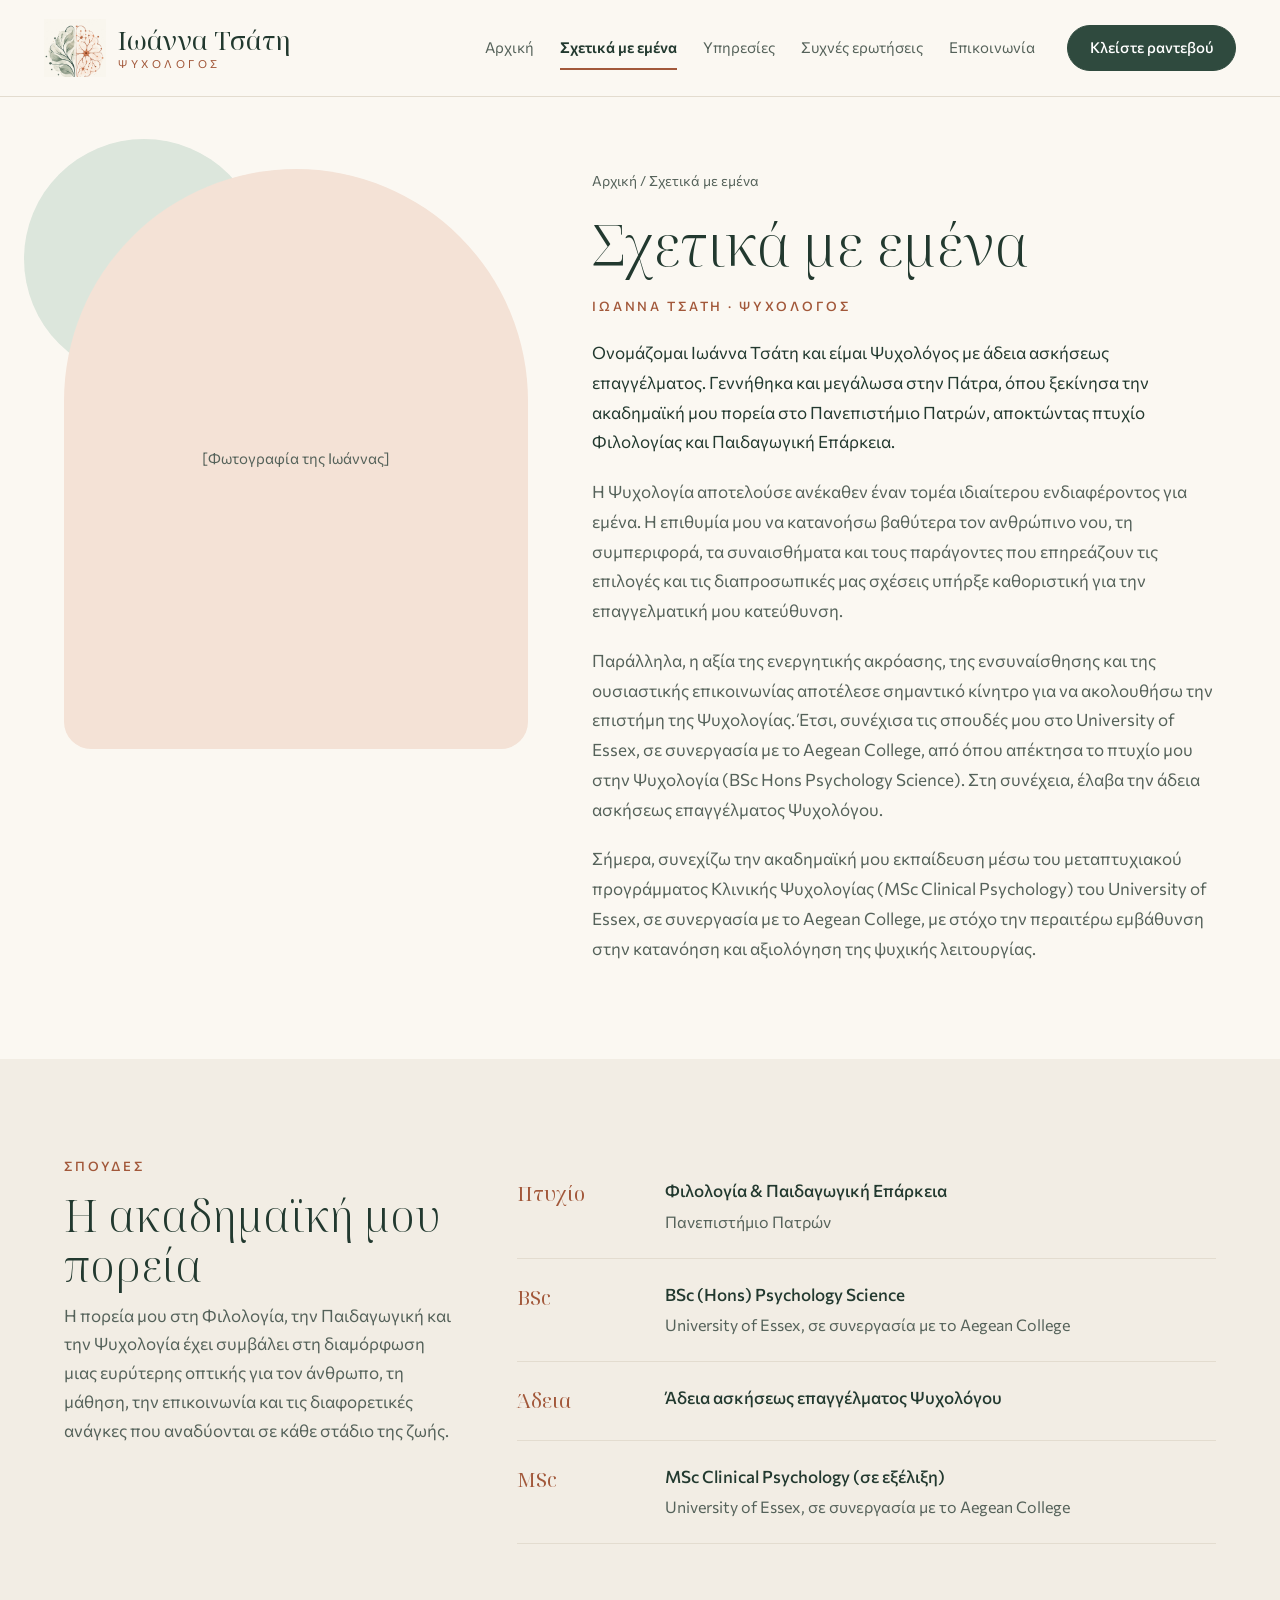
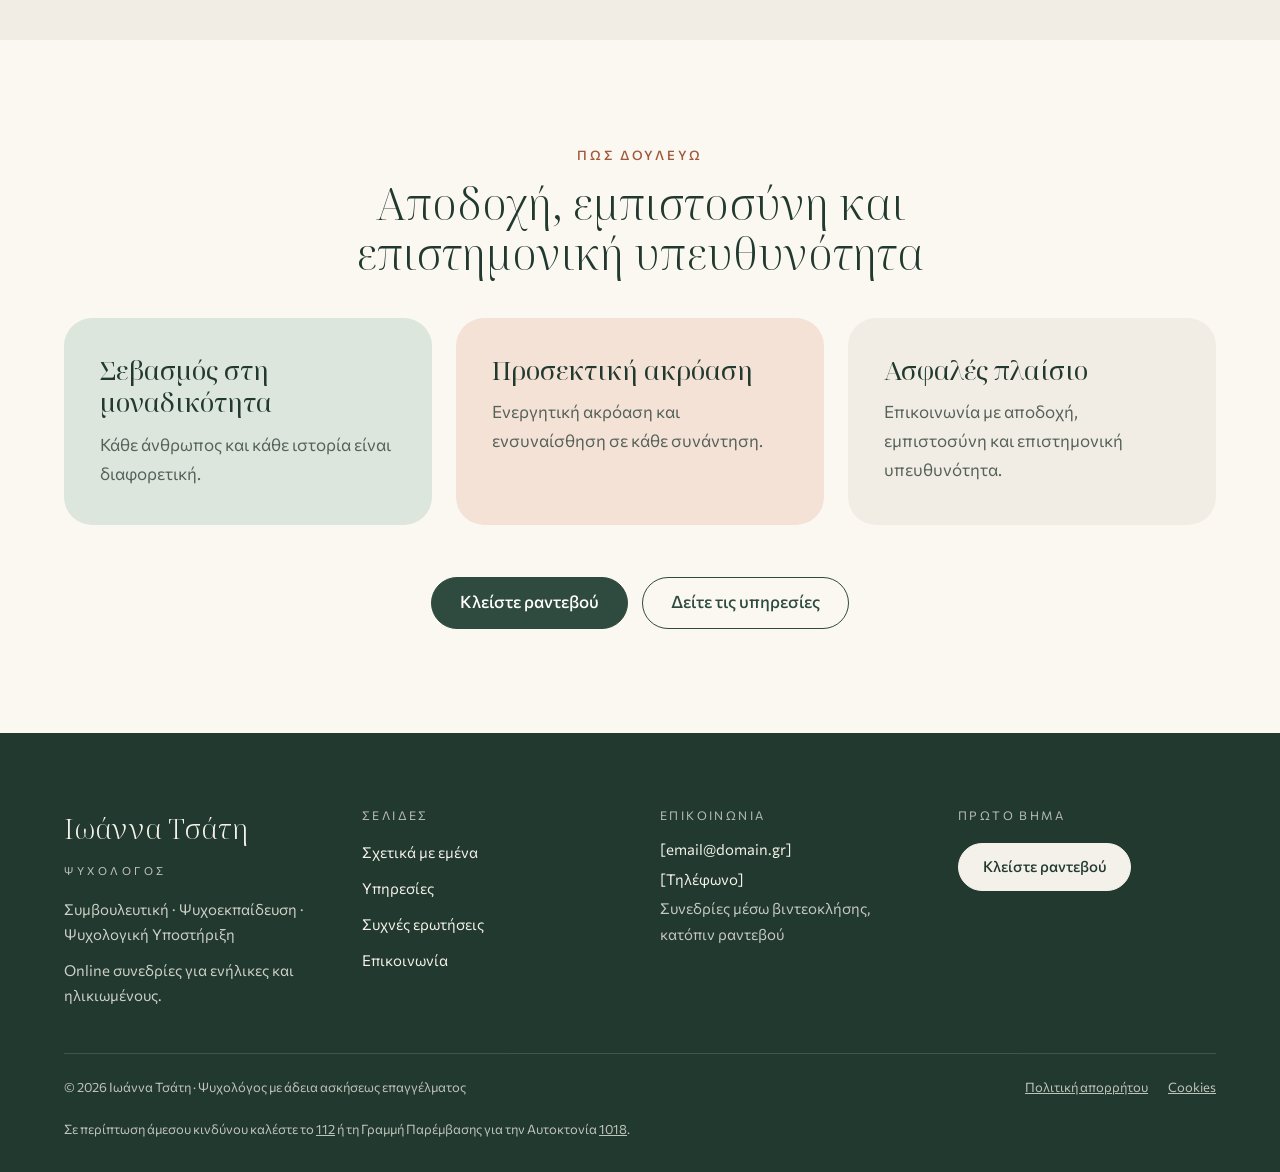
==== about.html @ 94adbf59 "Initial site: 5 pages from the Φασκόμηλο & Πηλός design Plain HTML/CSS/JS for GitHub Pages. Self-hos" ====
<!doctype html>
<html lang="el">
<head>
<meta charset="utf-8">
<meta name="viewport" content="width=device-width, initial-scale=1">
<title>Σχετικά με εμένα — Ιωάννα Τσάτη, Ψυχολόγος</title>
<meta name="description" content="Η Ιωάννα Τσάτη είναι Ψυχολόγος με άδεια ασκήσεως επαγγέλματος. Σπουδές στο Πανεπιστήμιο Πατρών και στο University of Essex (Aegean College).">
<meta name="theme-color" content="#FBF8F2">
<link rel="icon" href="assets/img/logo.jpg">
<link rel="preload" href="assets/fonts/noto-serif-display-greek-wght-normal.woff2" as="font" type="font/woff2" crossorigin>
<link rel="preload" href="assets/fonts/commissioner-greek-wght-normal.woff2" as="font" type="font/woff2" crossorigin>
<link rel="stylesheet" href="assets/css/style.css">
<script src="assets/js/main.js" defer></script>
</head>
<body class="page-about">
<a class="skip-link" href="#main">Μετάβαση στο περιεχόμενο</a>

<header class="site-header">
<div class="bar">
<a class="brand" href="index.html">
<img src="assets/img/logo.jpg" alt="" width="62" height="58">
<span class="brand-text"><span class="brand-name">Ιωάννα Τσάτη</span><span class="brand-role">ΨΥΧΟΛΟΓΟΣ</span></span>
</a>
<button class="menu-toggle" type="button" aria-expanded="false" aria-controls="main-nav" aria-label="Άνοιγμα μενού">
<svg class="icon-open" aria-hidden="true" width="26" height="26" viewBox="0 0 24 24" fill="none" stroke="currentColor" stroke-width="1.6"><path d="M4 7h16M4 12h16M4 17h10"/></svg>
<svg class="icon-close" aria-hidden="true" width="26" height="26" viewBox="0 0 24 24" fill="none" stroke="currentColor" stroke-width="1.6"><path d="M6 6l12 12M18 6L6 18"/></svg>
</button>
<nav class="main-nav" id="main-nav" aria-label="Κύριο μενού">
<a href="index.html">Αρχική</a>
<a href="about.html" aria-current="page">Σχετικά με εμένα</a>
<a href="services.html">Υπηρεσίες</a>
<a href="faq.html">Συχνές ερωτήσεις</a>
<a href="contact.html">Επικοινωνία</a>
<a class="btn btn-primary" href="contact.html">Κλείστε ραντεβού</a>
<div class="nav-contact"><span>[email@domain.gr]</span><span>[Τηλέφωνο]</span></div>
</nav>
</div>
</header>

<main id="main">
<section class="wrap section split" style="padding-top: 72px; padding-bottom: 96px; align-items: flex-start">
<div class="about-photo">
<div class="blob" aria-hidden="true"></div>
<div class="photo-ph">[Φωτογραφία της Ιωάννας]</div>
</div>
<div class="stack" style="flex: 1 1 540px; gap: 20px; line-height: 1.75">
<div class="crumbs"><a href="index.html">Αρχική</a> / Σχετικά με εμένα</div>
<h1 class="display" style="font-size: clamp(2.6rem, 4.4vw, 3.8rem)">Σχετικά με εμένα</h1>
<div class="eyebrow">Ιωάννα Τσάτη · Ψυχολόγος</div>
<p>Ονομάζομαι Ιωάννα Τσάτη και είμαι Ψυχολόγος με άδεια ασκήσεως επαγγέλματος. Γεννήθηκα και μεγάλωσα στην Πάτρα, όπου ξεκίνησα την ακαδημαϊκή μου πορεία στο Πανεπιστήμιο Πατρών, αποκτώντας πτυχίο Φιλολογίας και Παιδαγωγική Επάρκεια.</p>
<p class="muted">Η Ψυχολογία αποτελούσε ανέκαθεν έναν τομέα ιδιαίτερου ενδιαφέροντος για εμένα. Η επιθυμία μου να κατανοήσω βαθύτερα τον ανθρώπινο νου, τη συμπεριφορά, τα συναισθήματα και τους παράγοντες που επηρεάζουν τις επιλογές και τις διαπροσωπικές μας σχέσεις υπήρξε καθοριστική για την επαγγελματική μου κατεύθυνση.</p>
<p class="muted">Παράλληλα, η αξία της ενεργητικής ακρόασης, της ενσυναίσθησης και της ουσιαστικής επικοινωνίας αποτέλεσε σημαντικό κίνητρο για να ακολουθήσω την επιστήμη της Ψυχολογίας. Έτσι, συνέχισα τις σπουδές μου στο University of Essex, σε συνεργασία με το Aegean College, από όπου απέκτησα το πτυχίο μου στην Ψυχολογία (BSc Hons Psychology Science). Στη συνέχεια, έλαβα την άδεια ασκήσεως επαγγέλματος Ψυχολόγου.</p>
<p class="muted">Σήμερα, συνεχίζω την ακαδημαϊκή μου εκπαίδευση μέσω του μεταπτυχιακού προγράμματος Κλινικής Ψυχολογίας (MSc Clinical Psychology) του University of Essex, σε συνεργασία με το Aegean College, με στόχο την περαιτέρω εμβάθυνση στην κατανόηση και αξιολόγηση της ψυχικής λειτουργίας.</p>
</div>
</section>

<section class="bg-sand">
<div class="wrap section split" style="padding-top: 96px; padding-bottom: 96px; align-items: flex-start">
<div class="stack" style="flex: 1 1 320px; gap: 12px">
<div class="eyebrow">Σπουδές</div>
<h2 class="display h2">Η ακαδημαϊκή μου πορεία</h2>
<p class="muted">Η πορεία μου στη Φιλολογία, την Παιδαγωγική και την Ψυχολογία έχει συμβάλει στη διαμόρφωση μιας ευρύτερης οπτικής για τον άνθρωπο, τη μάθηση, την επικοινωνία και τις διαφορετικές ανάγκες που αναδύονται σε κάθε στάδιο της ζωής.</p>
</div>
<ol class="timeline" style="flex: 2 1 560px">
<li><span class="tag">Πτυχίο</span><span class="what"><strong>Φιλολογία &amp; Παιδαγωγική Επάρκεια</strong><span class="place">Πανεπιστήμιο Πατρών</span></span></li>
<li><span class="tag">BSc</span><span class="what"><strong>BSc (Hons) Psychology Science</strong><span class="place">University of Essex, σε συνεργασία με το Aegean College</span></span></li>
<li><span class="tag">Άδεια</span><span class="what"><strong>Άδεια ασκήσεως επαγγέλματος Ψυχολόγου</strong></span></li>
<li><span class="tag">MSc</span><span class="what"><strong>MSc Clinical Psychology (σε εξέλιξη)</strong><span class="place">University of Essex, σε συνεργασία με το Aegean College</span></span></li>
</ol>
</div>
</section>

<section class="wrap section stack" style="gap: 40px">
<div class="stack center" style="gap: 12px; align-items: center">
<div class="eyebrow">Πώς δουλεύω</div>
<h2 class="display h2" style="max-width: 760px">Αποδοχή, εμπιστοσύνη και επιστημονική υπευθυνότητα</h2>
</div>
<div class="values">
<div class="value tint-sage"><h3>Σεβασμός στη μοναδικότητα</h3><p>Κάθε άνθρωπος και κάθε ιστορία είναι διαφορετική.</p></div>
<div class="value tint-peach"><h3>Προσεκτική ακρόαση</h3><p>Ενεργητική ακρόαση και ενσυναίσθηση σε κάθε συνάντηση.</p></div>
<div class="value bg-sand"><h3>Ασφαλές πλαίσιο</h3><p>Επικοινωνία με αποδοχή, εμπιστοσύνη και επιστημονική υπευθυνότητα.</p></div>
</div>
<div class="btn-row" style="justify-content: center; margin-top: 12px">
<a class="btn btn-primary" href="contact.html">Κλείστε ραντεβού</a>
<a class="btn btn-outline" href="services.html">Δείτε τις υπηρεσίες</a>
</div>
</section>
</main>

<footer class="site-footer">
<div class="wrap">
<div class="footer-grid">
<div class="footer-col" style="gap: 10px">
<div class="footer-name">Ιωάννα Τσάτη</div>
<div class="footer-role">ΨΥΧΟΛΟΓΟΣ</div>
<p style="margin-top: 6px">Συμβουλευτική · Ψυχοεκπαίδευση · Ψυχολογική Υποστήριξη</p>
<p>Online συνεδρίες για ενήλικες και ηλικιωμένους.</p>
</div>
<nav class="footer-col" aria-label="Σελίδες">
<div class="footer-label">ΣΕΛΙΔΕΣ</div>
<a href="about.html">Σχετικά με εμένα</a>
<a href="services.html">Υπηρεσίες</a>
<a href="faq.html">Συχνές ερωτήσεις</a>
<a href="contact.html">Επικοινωνία</a>
</nav>
<div class="footer-col">
<div class="footer-label">ΕΠΙΚΟΙΝΩΝΙΑ</div>
<span>[email@domain.gr]</span>
<span>[Τηλέφωνο]</span>
<span style="opacity: .78">Συνεδρίες μέσω βιντεοκλήσης, κατόπιν ραντεβού</span>
</div>
<div class="footer-col">
<div class="footer-label">ΠΡΩΤΟ ΒΗΜΑ</div>
<a class="btn" href="contact.html">Κλείστε ραντεβού</a>
</div>
</div>
<div class="footer-bottom">
<span>© 2026 Ιωάννα Τσάτη · Ψυχολόγος με άδεια ασκήσεως επαγγέλματος</span>
<nav aria-label="Νομικά"><a href="privacy.html">Πολιτική απορρήτου</a><a href="privacy.html#cookies">Cookies</a></nav>
</div>
<p class="footer-help">Σε περίπτωση άμεσου κινδύνου καλέστε το <a href="tel:112">112</a> ή τη Γραμμή Παρέμβασης για την Αυτοκτονία <a href="tel:1018">1018</a>.</p>
</div>
</footer>

<div class="mobile-cta"><a class="btn btn-primary" href="contact.html">Κλείστε ραντεβού</a></div>
</body>
</html>
---- assets/css/style.css ----
/* Ιωάννα Τσάτη — site styles. Palette "Φασκόμηλο & Πηλός" (sage & clay). */

@font-face {
  font-family: "Commissioner";
  src: url("../fonts/commissioner-greek-wght-normal.woff2") format("woff2");
  font-weight: 100 900;
  font-display: swap;
  unicode-range: U+0370-0377, U+037A-037F, U+0384-038A, U+038C, U+038E-03A1, U+03A3-03FF;
}
@font-face {
  font-family: "Commissioner";
  src: url("../fonts/commissioner-latin-wght-normal.woff2") format("woff2");
  font-weight: 100 900;
  font-display: swap;
  unicode-range: U+0000-00FF, U+0131, U+0152-0153, U+02BB-02BC, U+02C6, U+02DA, U+02DC, U+0304, U+0308, U+0329, U+2000-206F, U+20AC, U+2122, U+2191, U+2193, U+2212, U+2215, U+FEFF, U+FFFD;
}
@font-face {
  font-family: "Noto Serif Display";
  src: url("../fonts/noto-serif-display-greek-wght-normal.woff2") format("woff2");
  font-weight: 100 900;
  font-display: swap;
  unicode-range: U+0370-0377, U+037A-037F, U+0384-038A, U+038C, U+038E-03A1, U+03A3-03FF;
}
@font-face {
  font-family: "Noto Serif Display";
  src: url("../fonts/noto-serif-display-latin-wght-normal.woff2") format("woff2");
  font-weight: 100 900;
  font-display: swap;
  unicode-range: U+0000-00FF, U+0131, U+0152-0153, U+02BB-02BC, U+02C6, U+02DA, U+02DC, U+0304, U+0308, U+0329, U+2000-206F, U+20AC, U+2122, U+2191, U+2193, U+2212, U+2215, U+FEFF, U+FFFD;
}

:root {
  --bg: #FBF8F2;
  --sand: #F2EDE4;
  --line: #E3DCCF;
  --sage: #DCE6DC;
  --sage-2: #E6EDE4;
  --peach: #F4E2D6;
  --ink: #22392F;
  --green: #2F4A3E;
  --muted: #55625A;
  --clay: #A2583A;
  --dot: #C77A55;
  --cream: #F4F1EA;
  --serif: "Noto Serif Display", Georgia, serif;
  --sans: "Commissioner", system-ui, sans-serif;
}

*, *::before, *::after { box-sizing: border-box; }
html { -webkit-text-size-adjust: 100%; scroll-behavior: smooth; }
@media (prefers-reduced-motion: reduce) { html { scroll-behavior: auto; } }
body {
  margin: 0;
  background: var(--bg);
  color: var(--ink);
  font-family: var(--sans);
  font-size: 17px;
  line-height: 1.7;
}
img { max-width: 100%; height: auto; display: block; }
a { color: inherit; }
a:hover { opacity: .85; }
:focus-visible { outline: 2px solid var(--clay); outline-offset: 3px; }
h1, h2, h3 { margin: 0; }
p { margin: 0; }

.skip-link { position: absolute; left: -9999px; top: 8px; z-index: 100; background: var(--green); color: #fff; padding: 10px 18px; border-radius: 999px; }
.skip-link:focus { left: 16px; }

.wrap { max-width: 1200px; margin: 0 auto; padding-left: 24px; padding-right: 24px; }
.wrap-900 { max-width: 900px; }
.wrap-860 { max-width: 860px; }
.wrap-1000 { max-width: 1000px; }
.bg-sand { background: var(--sand); }
.center { text-align: center; }

.eyebrow { font-size: 13px; letter-spacing: .22em; color: var(--clay); font-weight: 500; text-transform: uppercase; }
.display { font-family: var(--serif); font-weight: 300; line-height: 1.1; }
.h1 { font-size: clamp(2.5rem, 4.6vw, 3.9rem); }
.h2 { font-size: clamp(2rem, 3.4vw, 3rem); line-height: 1.15; }
.muted { color: var(--muted); }
.crumbs { font-size: 14px; color: var(--muted); }
.crumbs a { text-decoration: none; }

.dots { display: flex; flex-wrap: wrap; align-items: center; gap: 6px 14px; font-size: 19px; color: var(--green); }
.dots .dot { width: 7px; height: 7px; border-radius: 50%; background: var(--dot); }
.center .dots, .dots.center { justify-content: center; }

/* Buttons */
.btn {
  display: inline-flex; align-items: center; justify-content: center;
  min-height: 52px; padding: 0 28px; border-radius: 999px;
  font: inherit; font-weight: 500; text-decoration: none; cursor: pointer;
  border: 1px solid var(--green);
}
.btn-primary { background: var(--green); color: #fff; }
.btn-outline { background: transparent; color: var(--green); }
.btn-row { display: flex; flex-wrap: wrap; gap: 14px; }
.link-line {
  display: inline-flex; align-items: center; gap: 10px; min-height: 44px;
  color: var(--green); font-weight: 500; text-decoration: none;
  border-bottom: 1px solid var(--green); align-self: flex-start;
}

/* Header */
.site-header { background: var(--bg); border-bottom: 1px solid var(--line); position: relative; z-index: 20; }
.site-header .bar {
  max-width: 1240px; margin: 0 auto; padding: 14px 24px; min-height: 96px;
  display: flex; align-items: center; justify-content: space-between; gap: 12px 28px;
}
.brand { display: flex; align-items: center; gap: 12px; text-decoration: none; }
.brand img { width: 62px; height: 58px; object-fit: contain; mix-blend-mode: multiply; }
.brand-text { display: flex; flex-direction: column; line-height: 1.1; }
.brand-name { font-family: var(--serif); font-size: 26px; font-weight: 400; }
.brand-role { font-size: 11px; letter-spacing: .32em; color: var(--clay); margin-top: 4px; }
.main-nav { display: flex; flex-wrap: wrap; align-items: center; gap: 4px 26px; font-size: 15px; }
.main-nav a { display: inline-flex; align-items: center; min-height: 44px; text-decoration: none; color: var(--muted); }
.main-nav a[aria-current="page"] { color: var(--ink); font-weight: 600; box-shadow: inset 0 -2px 0 var(--clay); }
.main-nav .btn { min-height: 46px; padding: 0 22px; margin-left: 6px; color: #fff; }
.main-nav .nav-contact { display: none; }
.menu-toggle {
  display: none; width: 48px; height: 48px; border: 0; background: none; color: var(--ink);
  align-items: center; justify-content: center; cursor: pointer; padding: 0;
}
.menu-toggle .icon-close { display: none; }
.menu-open .menu-toggle .icon-open { display: none; }
.menu-open .menu-toggle .icon-close { display: block; }

/* Sticky bottom CTA (phones) */
.mobile-cta { display: none; }

@media (max-width: 960px) {
  .site-header { position: sticky; top: 0; }
  .site-header .bar { min-height: 68px; padding: 10px 10px 10px 14px; }
  .brand img { width: 42px; height: 40px; }
  .brand-name { font-size: 19px; }
  .brand-role { font-size: 9px; letter-spacing: .3em; margin-top: 3px; }
  .menu-toggle { display: flex; }
  .main-nav {
    display: none; position: fixed; top: 68px; left: 0; right: 0; bottom: 0;
    background: var(--bg); padding: 24px 24px 32px; flex-direction: column; flex-wrap: nowrap;
    align-items: stretch; gap: 0; overflow-y: auto;
  }
  .menu-open .main-nav { display: flex; }
  .main-nav a:not(.btn) {
    min-height: 60px; justify-content: space-between; border-bottom: 1px solid var(--line);
    font-family: var(--serif); font-size: 26px; font-weight: 300; color: var(--ink);
  }
  .main-nav a:not(.btn)::after { content: "→"; font-family: var(--sans); font-size: 18px; color: var(--clay); }
  .main-nav a[aria-current="page"] { box-shadow: none; font-weight: 400; }
  .main-nav .btn { margin: 24px 0 0; }
  .main-nav .nav-contact { display: flex; flex-direction: column; gap: 6px; margin-top: auto; padding-top: 24px; font-size: 15px; color: var(--muted); }
  .menu-open { overflow: hidden; }

  .mobile-cta {
    display: block; position: fixed; left: 0; right: 0; bottom: 0; z-index: 15;
    padding: 14px 16px calc(14px + env(safe-area-inset-bottom)); background: var(--bg); border-top: 1px solid var(--line);
  }
  .mobile-cta .btn { width: 100%; }
  body { padding-bottom: 84px; }
  body.page-contact { padding-bottom: 0; }
  body.page-contact .mobile-cta { display: none; }
}

/* Hero */
.hero { overflow: hidden; }
.hero .wrap { padding-top: 64px; padding-bottom: 80px; display: flex; flex-wrap: wrap; align-items: center; gap: 48px; }
.hero-text { flex: 1 1 480px; min-width: 0; display: flex; flex-direction: column; gap: 22px; }
.hero-text .lead { max-width: 520px; color: var(--muted); }
.hero-art { flex: 1 1 400px; min-width: 0; display: flex; justify-content: center; position: relative; }
.hero-art .blob-a { position: absolute; width: 360px; height: 360px; border-radius: 50%; background: var(--sage); top: 0; left: 6%; opacity: .7; }
.hero-art .blob-b { position: absolute; width: 300px; height: 300px; border-radius: 50%; background: var(--peach); bottom: -10px; right: 6%; opacity: .85; }
.hero-art img { position: relative; width: 100%; max-width: 440px; mix-blend-mode: multiply; }
@media (max-width: 600px) {
  .hero .wrap { padding-top: 32px; padding-bottom: 48px; gap: 24px; }
  .hero-art { order: -1; }
  .hero-art img { max-width: 220px; }
  .hero-art .blob-a { width: 220px; height: 220px; left: auto; right: -40px; }
  .hero-art .blob-b { width: 160px; height: 160px; right: auto; left: 10%; }
  .hero-text .h1 { font-size: 31px; line-height: 1.15; }
  .hero-text .dots { font-size: 16px; }
}

/* Facts strip */
.facts { background: var(--sand); border-top: 1px solid var(--line); border-bottom: 1px solid var(--line); }
.facts .wrap { padding-top: 28px; padding-bottom: 28px; display: grid; grid-template-columns: repeat(auto-fit, minmax(220px, 1fr)); gap: 20px; }
.fact { display: flex; align-items: center; gap: 14px; }
.fact svg { flex-shrink: 0; }

/* Generic sections */
.section { padding-top: 104px; padding-bottom: 104px; }
@media (max-width: 600px) { .section { padding-top: 64px; padding-bottom: 64px; } }
.stack { display: flex; flex-direction: column; gap: 18px; }
.split { display: flex; flex-wrap: wrap; gap: 64px; align-items: center; }
.split > * { min-width: 0; }
.photo-ph {
  aspect-ratio: 4 / 5; border-radius: 220px 220px 24px 24px; background: var(--peach);
  display: flex; align-items: center; justify-content: center; color: var(--muted);
  font-size: 15px; text-align: center; padding: 24px;
}
.section-head { display: flex; flex-wrap: wrap; justify-content: space-between; align-items: flex-end; gap: 16px; }
.section-head .link-line { align-self: auto; }

/* Service cards */
.cards { display: grid; grid-template-columns: repeat(auto-fit, minmax(280px, 1fr)); gap: 24px; }
.card {
  text-decoration: none; color: inherit; background: var(--bg); border-radius: 24px;
  padding: 34px 30px; display: flex; flex-direction: column; gap: 14px; min-height: 280px;
}
.card .num {
  width: 56px; height: 56px; border-radius: 50%; display: flex; align-items: center; justify-content: center;
  font-family: var(--serif); font-size: 22px; color: var(--green);
}
.card h3 { font-family: var(--serif); font-weight: 400; font-size: 26px; line-height: 1.2; }
.card p { color: var(--muted); font-size: 16px; flex-grow: 1; }
.card .more { color: var(--green); font-weight: 500; font-size: 15px; }
.tint-sage { background: var(--sage); }
.tint-peach { background: var(--peach); }
.tint-sage-2 { background: var(--sage-2); }

/* Process */
.process { background: var(--green); color: #fff; }
.process .wrap { display: flex; flex-direction: column; gap: 48px; }
.steps { display: grid; grid-template-columns: repeat(auto-fit, minmax(260px, 1fr)); gap: 40px; }
.step { display: flex; flex-direction: column; gap: 12px; border-top: 1px solid rgba(255,255,255,.35); padding-top: 24px; }
.step .n { font-family: var(--serif); font-size: 44px; font-weight: 300; }
.step h3 { font-weight: 500; font-size: 21px; }
.step p { opacity: .88; }

/* FAQ (native <details>) */
.faq-list { display: flex; flex-direction: column; }
.faq-item { border-bottom: 1px solid var(--line); }
.faq-item summary {
  list-style: none; min-height: 72px; padding: 20px 0; display: flex; justify-content: space-between;
  align-items: center; gap: 16px; font-size: 20px; cursor: pointer;
}
.faq-item summary::-webkit-details-marker { display: none; }
.faq-item summary .sign { font-size: 26px; color: var(--clay); font-weight: 300; flex-shrink: 0; }
.faq-item summary .sign::before { content: "+"; }
.faq-item[open] summary .sign::before { content: "−"; }
.faq-item .answer { padding: 0 0 26px; color: var(--muted); display: flex; flex-direction: column; gap: 12px; }

.faq-box { background: var(--sand); border-radius: 32px; padding: 12px 40px; }
.faq-box .faq-item:last-child { border-bottom: 0; }
.faq-box .faq-item summary { min-height: 80px; padding: 22px 0; }
.faq-box .faq-item summary .sign {
  width: 38px; height: 38px; border-radius: 50%; border: 1px solid var(--line); background: var(--bg);
  display: flex; align-items: center; justify-content: center; font-size: 20px;
}
.faq-box .faq-item .answer { padding: 0 52px 28px 0; }
@media (max-width: 600px) {
  .faq-box { padding: 4px 20px; border-radius: 24px; }
  .faq-box .faq-item .answer { padding-right: 0; }
  .faq-item summary { font-size: 18px; }
}

/* CTA panel */
.cta-panel {
  background: var(--peach); border-radius: 36px; padding: 72px 40px; text-align: center;
  display: flex; flex-direction: column; align-items: center; gap: 20px; position: relative; overflow: hidden;
}
.cta-panel > * { position: relative; }
.cta-panel .blob { position: absolute; width: 280px; height: 280px; border-radius: 50%; background: var(--sage); left: -80px; bottom: -120px; opacity: .8; }
.cta-panel h2 { max-width: 780px; line-height: 1.18; }
.cta-panel p { color: var(--muted); max-width: 620px; }
@media (max-width: 600px) { .cta-panel { padding: 48px 22px; border-radius: 28px; } }

/* About page */
.about-photo { flex: 1 1 380px; position: relative; }
.about-photo .blob { position: absolute; width: 240px; height: 240px; border-radius: 50%; background: var(--sage); left: -40px; top: -30px; }
.about-photo .photo-ph { position: relative; border-radius: 240px 240px 28px 28px; }
.timeline { list-style: none; margin: 0; padding: 0; display: flex; flex-direction: column; }
.timeline li { display: flex; gap: 28px; padding: 22px 0; border-bottom: 1px solid var(--line); }
.timeline .tag { flex: 0 0 120px; font-family: var(--serif); font-size: 20px; color: var(--clay); }
.timeline .what { display: flex; flex-direction: column; gap: 2px; }
.timeline strong { font-weight: 500; }
.timeline .place { color: var(--muted); font-size: 16px; }
@media (max-width: 600px) { .timeline li { flex-direction: column; gap: 4px; } .timeline .tag { flex-basis: auto; } }
.values { display: grid; grid-template-columns: repeat(auto-fit, minmax(280px, 1fr)); gap: 24px; }
.value { border-radius: 28px; padding: 36px; display: flex; flex-direction: column; gap: 12px; }
.value h3 { font-family: var(--serif); font-weight: 400; font-size: 26px; line-height: 1.25; }
.value p { color: var(--muted); }

/* Services page */
.svc-layout { display: flex; flex-wrap: wrap; gap: 32px; align-items: flex-start; }
.svc-tabs { flex: 1 1 280px; min-width: 0; display: flex; flex-direction: column; gap: 10px; }
.svc-tab {
  min-height: 72px; padding: 0 24px; border-radius: 22px; font: inherit; font-size: 19px; cursor: pointer;
  display: flex; align-items: center; gap: 16px; text-align: left;
  background: transparent; color: var(--ink); border: 1px solid var(--line);
}
.svc-tab[aria-selected="true"] { background: var(--green); color: #fff; border-color: var(--green); }
.svc-tab .n { font-family: var(--serif); font-size: 22px; opacity: .8; min-width: 28px; }
.svc-panel {
  flex: 999 1 560px; min-width: 0; border-radius: 32px; padding: 48px;
  display: flex; flex-direction: column; gap: 18px; min-height: 360px;
}
.svc-panel[hidden] { display: none; }
.svc-panel h2 { font-family: var(--serif); font-weight: 300; font-size: 44px; line-height: 1.1; }
.svc-panel .intro { font-size: 19px; }
.svc-panel .btn { align-self: flex-start; margin-top: 8px; min-height: 50px; padding: 0 26px; }
.pills { display: flex; flex-wrap: wrap; gap: 8px; }
.pill { background: var(--bg); border-radius: 999px; padding: 6px 16px; font-size: 14px; color: var(--muted); }
@media (max-width: 600px) {
  .svc-panel { padding: 28px 22px; border-radius: 24px; }
  .svc-panel h2 { font-size: 32px; }
  .svc-tab { min-height: 60px; font-size: 17px; }
}
.info-tiles { display: grid; grid-template-columns: repeat(auto-fit, minmax(200px, 1fr)); gap: 16px; }
.info-tile { background: var(--bg); border-radius: 22px; padding: 24px; display: flex; flex-direction: column; gap: 4px; }
.tile-label { font-size: 12px; letter-spacing: .18em; color: var(--clay); font-weight: 600; text-transform: uppercase; }
.info-tile .val { font-family: var(--serif); font-size: 22px; }

/* Contact page */
.contact-layout { display: flex; flex-wrap: wrap; gap: 48px; align-items: flex-start; }
.contact-info { flex: 1 1 380px; min-width: 0; display: flex; flex-direction: column; gap: 20px; }
.contact-tiles { display: grid; grid-template-columns: repeat(auto-fit, minmax(200px, 1fr)); gap: 14px; margin-top: 8px; }
.contact-tile { background: var(--sand); border-radius: 22px; padding: 22px; display: flex; flex-direction: column; gap: 4px; overflow-wrap: anywhere; }
.contact-tile a { text-decoration: none; }
.contact-tile.wide { grid-column: 1 / -1; }
.form-card { flex: 1 1 520px; min-width: 0; background: #fff; border: 1px solid var(--line); border-radius: 32px; padding: 40px; }
@media (max-width: 600px) { .form-card { padding: 26px 20px; border-radius: 24px; } }
.form { display: flex; flex-direction: column; gap: 18px; }
.form h2 { font-family: var(--serif); font-weight: 400; font-size: 28px; margin-bottom: 2px; }
.field { display: flex; flex-direction: column; gap: 6px; font-size: 15px; }
.field input, .field select, .field textarea {
  min-height: 50px; border-radius: 14px; border: 1px solid var(--line); background: var(--bg);
  padding: 0 16px; font: inherit; font-size: 17px; color: var(--ink); width: 100%;
}
.field select { padding: 0 12px; }
.field textarea { padding: 14px 16px; resize: vertical; }
.field-row { display: grid; grid-template-columns: repeat(auto-fit, minmax(200px, 1fr)); gap: 16px; }
.form fieldset { border: 0; margin: 0; padding: 0; min-width: 0; }
.form legend { font-size: 15px; padding: 0; margin-bottom: 8px; }
.chips { display: flex; flex-wrap: wrap; gap: 8px; }
.chip { position: relative; }
.chip input { position: absolute; opacity: 0; width: 1px; height: 1px; }
.chip span {
  display: inline-flex; align-items: center; min-height: 44px; padding: 0 18px; border-radius: 999px;
  font-size: 15px; cursor: pointer; background: var(--bg); color: var(--ink); border: 1px solid var(--line);
}
.chip input:checked + span { background: var(--green); color: #fff; border-color: var(--green); }
.chip input:focus-visible + span { outline: 2px solid var(--clay); outline-offset: 3px; }
.consent { display: flex; gap: 12px; align-items: flex-start; font-size: 14px; color: var(--muted); }
.consent input { width: 22px; height: 22px; margin-top: 1px; accent-color: var(--green); flex-shrink: 0; }
.form .note { font-size: 14px; color: var(--muted); }
.form .btn { align-self: flex-start; padding: 0 30px; border: 0; }
.form-done { display: flex; flex-direction: column; gap: 14px; align-items: flex-start; padding: 24px 0; }
.form-done[hidden] { display: none; }
.form-done .tick { width: 72px; height: 72px; border-radius: 50%; background: var(--sage); display: flex; align-items: center; justify-content: center; }
.form-done h2 { font-family: var(--serif); font-weight: 300; font-size: 34px; line-height: 1.2; }
.text-btn { min-height: 44px; border: 0; background: none; padding: 0; font: inherit; color: var(--muted); text-decoration: underline; cursor: pointer; }

/* Footer */
.site-footer { background: var(--ink); color: var(--cream); font-size: 15px; line-height: 1.7; }
.site-footer .wrap { padding-top: 72px; padding-bottom: 32px; display: flex; flex-direction: column; gap: 44px; }
.footer-grid { display: grid; grid-template-columns: repeat(auto-fit, minmax(220px, 1fr)); gap: 40px; }
.footer-col { display: flex; flex-direction: column; gap: 4px; align-items: flex-start; }
.footer-name { font-family: var(--serif); font-size: 28px; font-weight: 300; }
.footer-role { font-size: 11px; letter-spacing: .32em; opacity: .75; }
.footer-label { font-size: 12px; letter-spacing: .2em; opacity: .7; margin-bottom: 8px; }
.footer-col p { opacity: .82; }
.footer-col a:not(.btn) { text-decoration: none; min-height: 32px; display: inline-flex; align-items: center; }
.site-footer .btn { min-height: 48px; padding: 0 24px; background: var(--cream); color: var(--ink); border-color: var(--cream); margin-top: 6px; }
.footer-bottom {
  border-top: 1px solid rgba(244,241,234,.2); padding-top: 22px; display: flex; flex-wrap: wrap;
  justify-content: space-between; gap: 12px; font-size: 13px; opacity: .75;
}
.footer-bottom nav { display: flex; gap: 20px; }
.footer-help { font-size: 13px; opacity: .75; margin-top: -24px; }

/* Plain text page (privacy) */
.prose { display: flex; flex-direction: column; gap: 18px; }
.prose h2 { font-family: var(--serif); font-weight: 400; font-size: 28px; margin-top: 16px; }
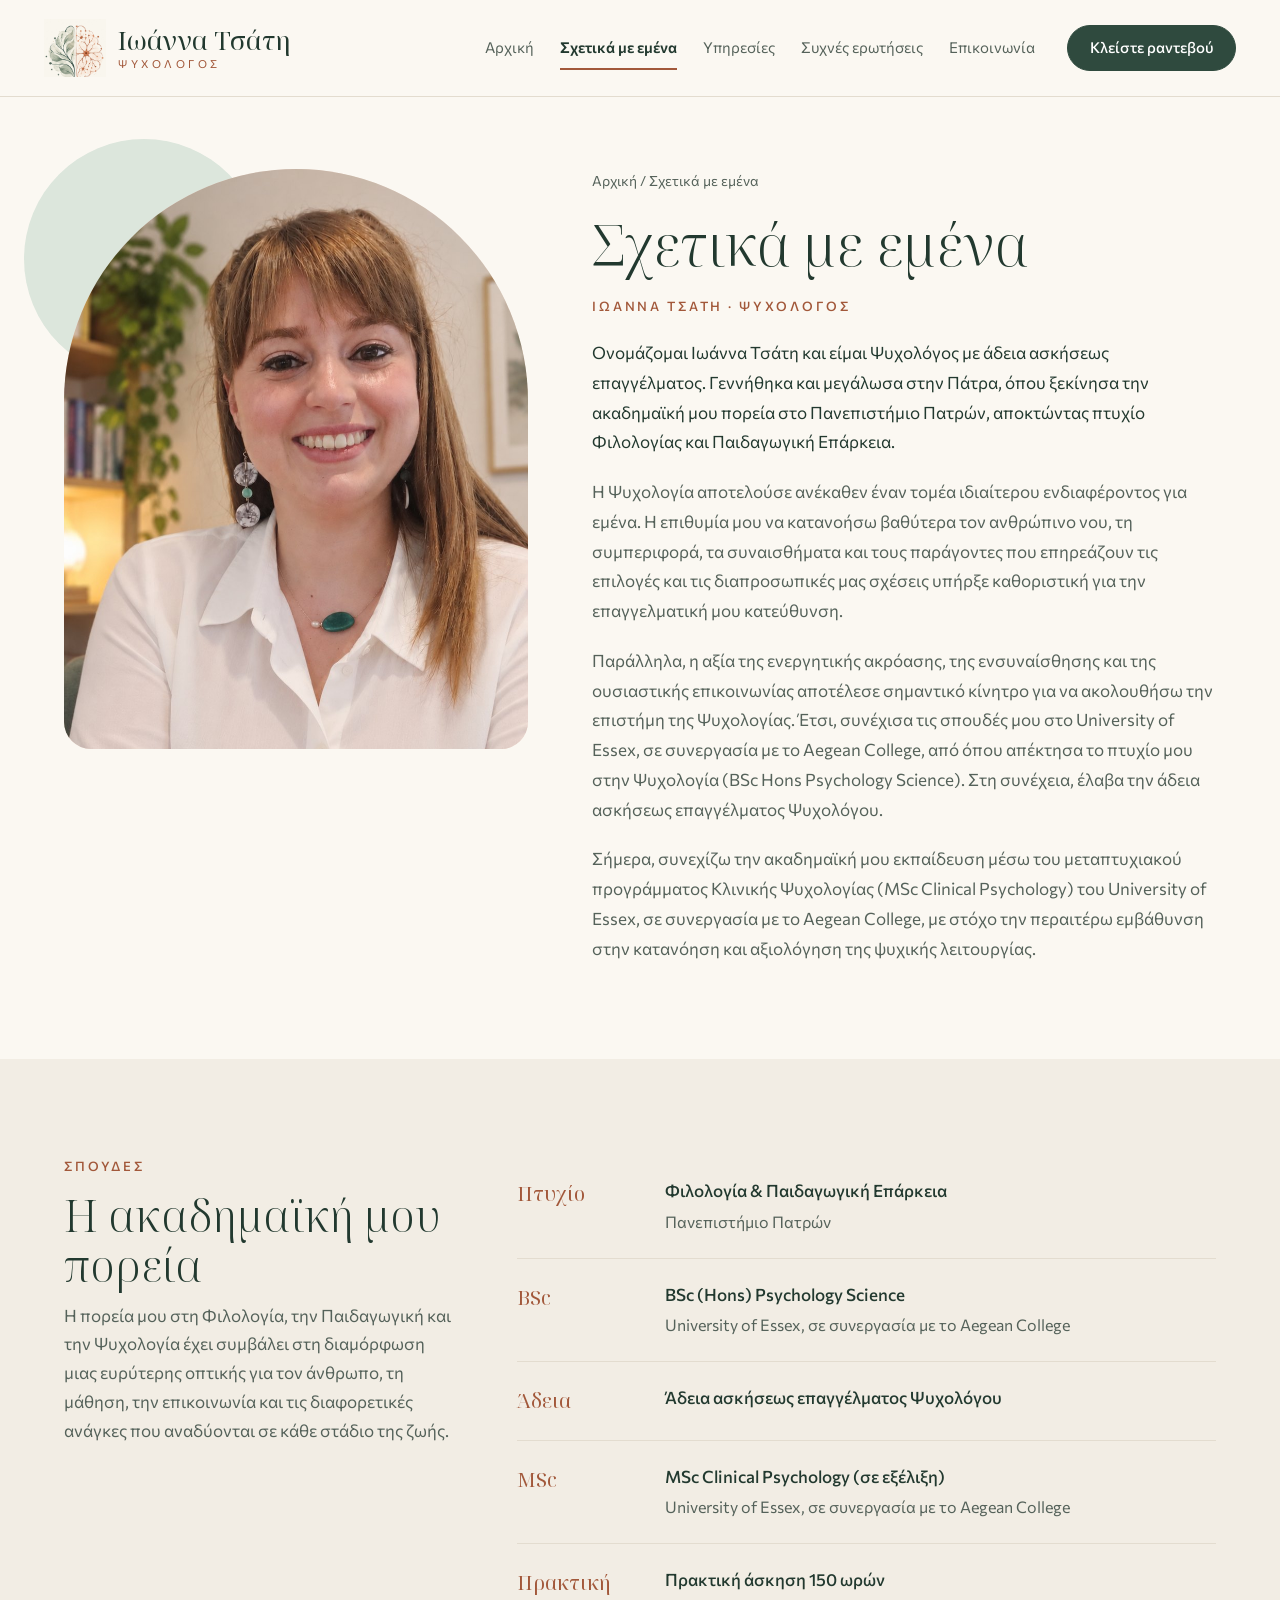
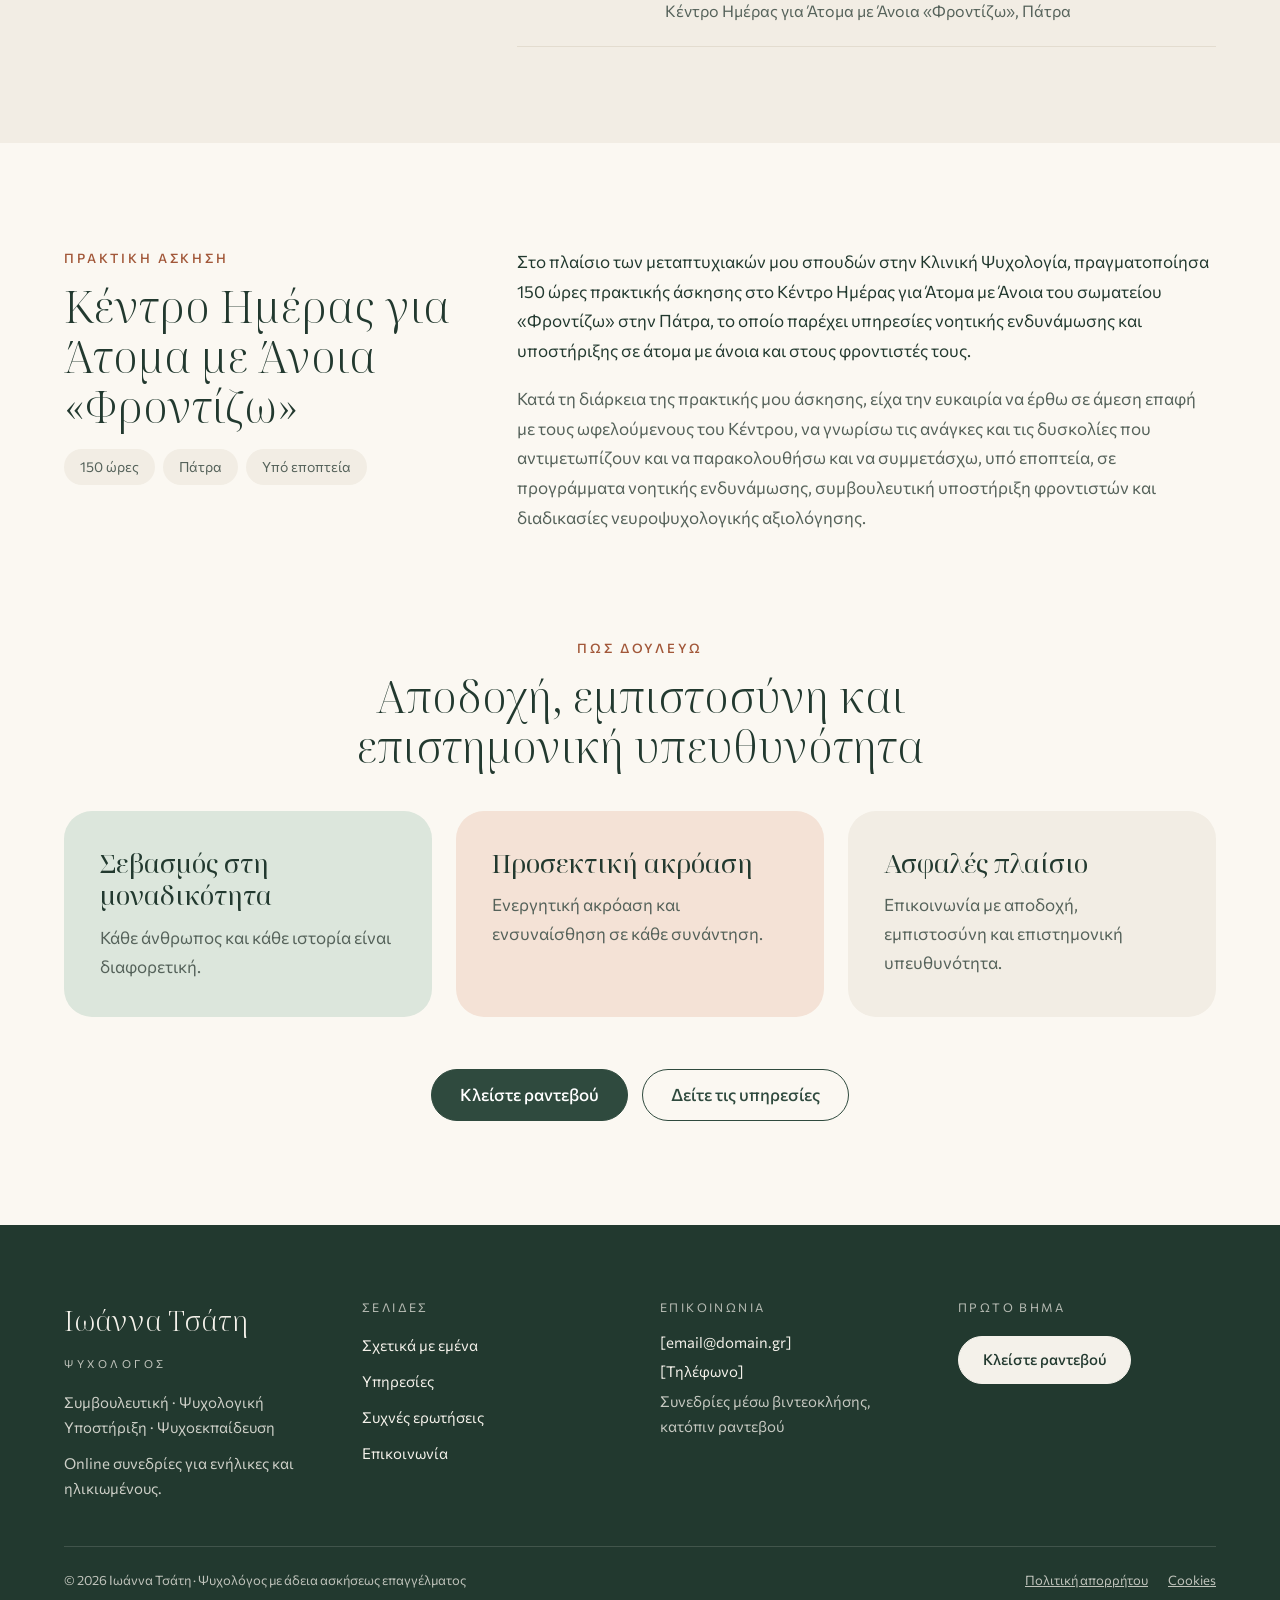
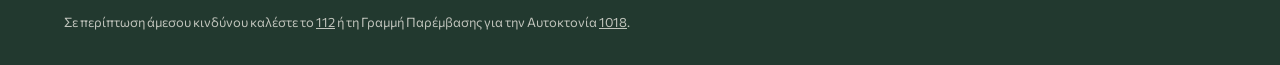
==== commit 66c3fae4: "v2 changes from Ιωάννα: portrait, practicum, service texts and order - Portrait on Αρχική and Σχετικ" ====
--- a/about.html
+++ b/about.html
@@ -41,7 +41,7 @@
 <section class="wrap section split" style="padding-top: 72px; padding-bottom: 96px; align-items: flex-start">
 <div class="about-photo">
 <div class="blob" aria-hidden="true"></div>
-<div class="photo-ph">[Φωτογραφία της Ιωάννας]</div>
+<img class="portrait" src="assets/img/ioanna-portrait.jpg" alt="Η ψυχολόγος Ιωάννα Τσάτη" width="900" height="1597">
 </div>
 <div class="stack" style="flex: 1 1 540px; gap: 20px; line-height: 1.75">
 <div class="crumbs"><a href="index.html">Αρχική</a> / Σχετικά με εμένα</div>
@@ -66,7 +66,20 @@
 <li><span class="tag">BSc</span><span class="what"><strong>BSc (Hons) Psychology Science</strong><span class="place">University of Essex, σε συνεργασία με το Aegean College</span></span></li>
 <li><span class="tag">Άδεια</span><span class="what"><strong>Άδεια ασκήσεως επαγγέλματος Ψυχολόγου</strong></span></li>
 <li><span class="tag">MSc</span><span class="what"><strong>MSc Clinical Psychology (σε εξέλιξη)</strong><span class="place">University of Essex, σε συνεργασία με το Aegean College</span></span></li>
+<li><span class="tag">Πρακτική</span><span class="what"><strong>Πρακτική άσκηση 150 ωρών</strong><span class="place">Κέντρο Ημέρας για Άτομα με Άνοια «Φροντίζω», Πάτρα</span></span></li>
 </ol>
+</div>
+</section>
+
+<section class="wrap split" style="padding-top: 104px; align-items: flex-start">
+<div class="stack" style="flex: 1 1 320px; gap: 12px">
+<div class="eyebrow">Πρακτική άσκηση</div>
+<h2 class="display h2">Κέντρο Ημέρας για Άτομα με Άνοια «Φροντίζω»</h2>
+<div class="pills pills-sand" style="margin-top: 6px"><span class="pill">150 ώρες</span><span class="pill">Πάτρα</span><span class="pill">Υπό εποπτεία</span></div>
+</div>
+<div class="stack" style="flex: 2 1 560px; line-height: 1.75">
+<p>Στο πλαίσιο των μεταπτυχιακών μου σπουδών στην Κλινική Ψυχολογία, πραγματοποίησα 150 ώρες πρακτικής άσκησης στο Κέντρο Ημέρας για Άτομα με Άνοια του σωματείου «Φροντίζω» στην Πάτρα, το οποίο παρέχει υπηρεσίες νοητικής ενδυνάμωσης και υποστήριξης σε άτομα με άνοια και στους φροντιστές τους.</p>
+<p class="muted">Κατά τη διάρκεια της πρακτικής μου άσκησης, είχα την ευκαιρία να έρθω σε άμεση επαφή με τους ωφελούμενους του Κέντρου, να γνωρίσω τις ανάγκες και τις δυσκολίες που αντιμετωπίζουν και να παρακολουθήσω και να συμμετάσχω, υπό εποπτεία, σε προγράμματα νοητικής ενδυνάμωσης, συμβουλευτική υποστήριξη φροντιστών και διαδικασίες νευροψυχολογικής αξιολόγησης.</p>
 </div>
 </section>
 
@@ -93,7 +106,7 @@
 <div class="footer-col" style="gap: 10px">
 <div class="footer-name">Ιωάννα Τσάτη</div>
 <div class="footer-role">ΨΥΧΟΛΟΓΟΣ</div>
-<p style="margin-top: 6px">Συμβουλευτική · Ψυχοεκπαίδευση · Ψυχολογική Υποστήριξη</p>
+<p style="margin-top: 6px">Συμβουλευτική · Ψυχολογική Υποστήριξη · Ψυχοεκπαίδευση</p>
 <p>Online συνεδρίες για ενήλικες και ηλικιωμένους.</p>
 </div>
 <nav class="footer-col" aria-label="Σελίδες">
--- a/assets/css/style.css
+++ b/assets/css/style.css
@@ -193,10 +193,12 @@
 .stack { display: flex; flex-direction: column; gap: 18px; }
 .split { display: flex; flex-wrap: wrap; gap: 64px; align-items: center; }
 .split > * { min-width: 0; }
-.photo-ph {
-  aspect-ratio: 4 / 5; border-radius: 220px 220px 24px 24px; background: var(--peach);
-  display: flex; align-items: center; justify-content: center; color: var(--muted);
-  font-size: 15px; text-align: center; padding: 24px;
+.portrait {
+  width: 100%; height: auto; aspect-ratio: 4 / 5; object-fit: cover; object-position: 50% 20%;
+  border-radius: 220px 220px 24px 24px; background: var(--peach);
+}
+@media (max-width: 600px) {
+  .portrait { aspect-ratio: 4 / 4.4; object-position: 50% 18%; border-radius: 160px 160px 18px 18px; }
 }
 .section-head { display: flex; flex-wrap: wrap; justify-content: space-between; align-items: flex-end; gap: 16px; }
 .section-head .link-line { align-self: auto; }
@@ -268,7 +270,8 @@
 /* About page */
 .about-photo { flex: 1 1 380px; position: relative; }
 .about-photo .blob { position: absolute; width: 240px; height: 240px; border-radius: 50%; background: var(--sage); left: -40px; top: -30px; }
-.about-photo .photo-ph { position: relative; border-radius: 240px 240px 28px 28px; }
+.about-photo .portrait { position: relative; border-radius: 240px 240px 28px 28px; }
+@media (max-width: 600px) { .about-photo .portrait { border-radius: 160px 160px 18px 18px; } }
 .timeline { list-style: none; margin: 0; padding: 0; display: flex; flex-direction: column; }
 .timeline li { display: flex; gap: 28px; padding: 22px 0; border-bottom: 1px solid var(--line); }
 .timeline .tag { flex: 0 0 120px; font-family: var(--serif); font-size: 20px; color: var(--clay); }
@@ -301,6 +304,11 @@
 .svc-panel .btn { align-self: flex-start; margin-top: 8px; min-height: 50px; padding: 0 26px; }
 .pills { display: flex; flex-wrap: wrap; gap: 8px; }
 .pill { background: var(--bg); border-radius: 999px; padding: 6px 16px; font-size: 14px; color: var(--muted); }
+.pills-sand .pill { background: var(--sand); }
+.svc-panel .body { color: #4A5650; }
+.topics { display: flex; flex-direction: column; gap: 10px; margin-top: 4px; }
+.topics .pill { font-size: 15px; color: var(--ink); }
+.svc-note { padding: 14px 18px; background: var(--bg); border-radius: 16px; color: var(--muted); font-size: 16px; }
 @media (max-width: 600px) {
   .svc-panel { padding: 28px 22px; border-radius: 24px; }
   .svc-panel h2 { font-size: 32px; }
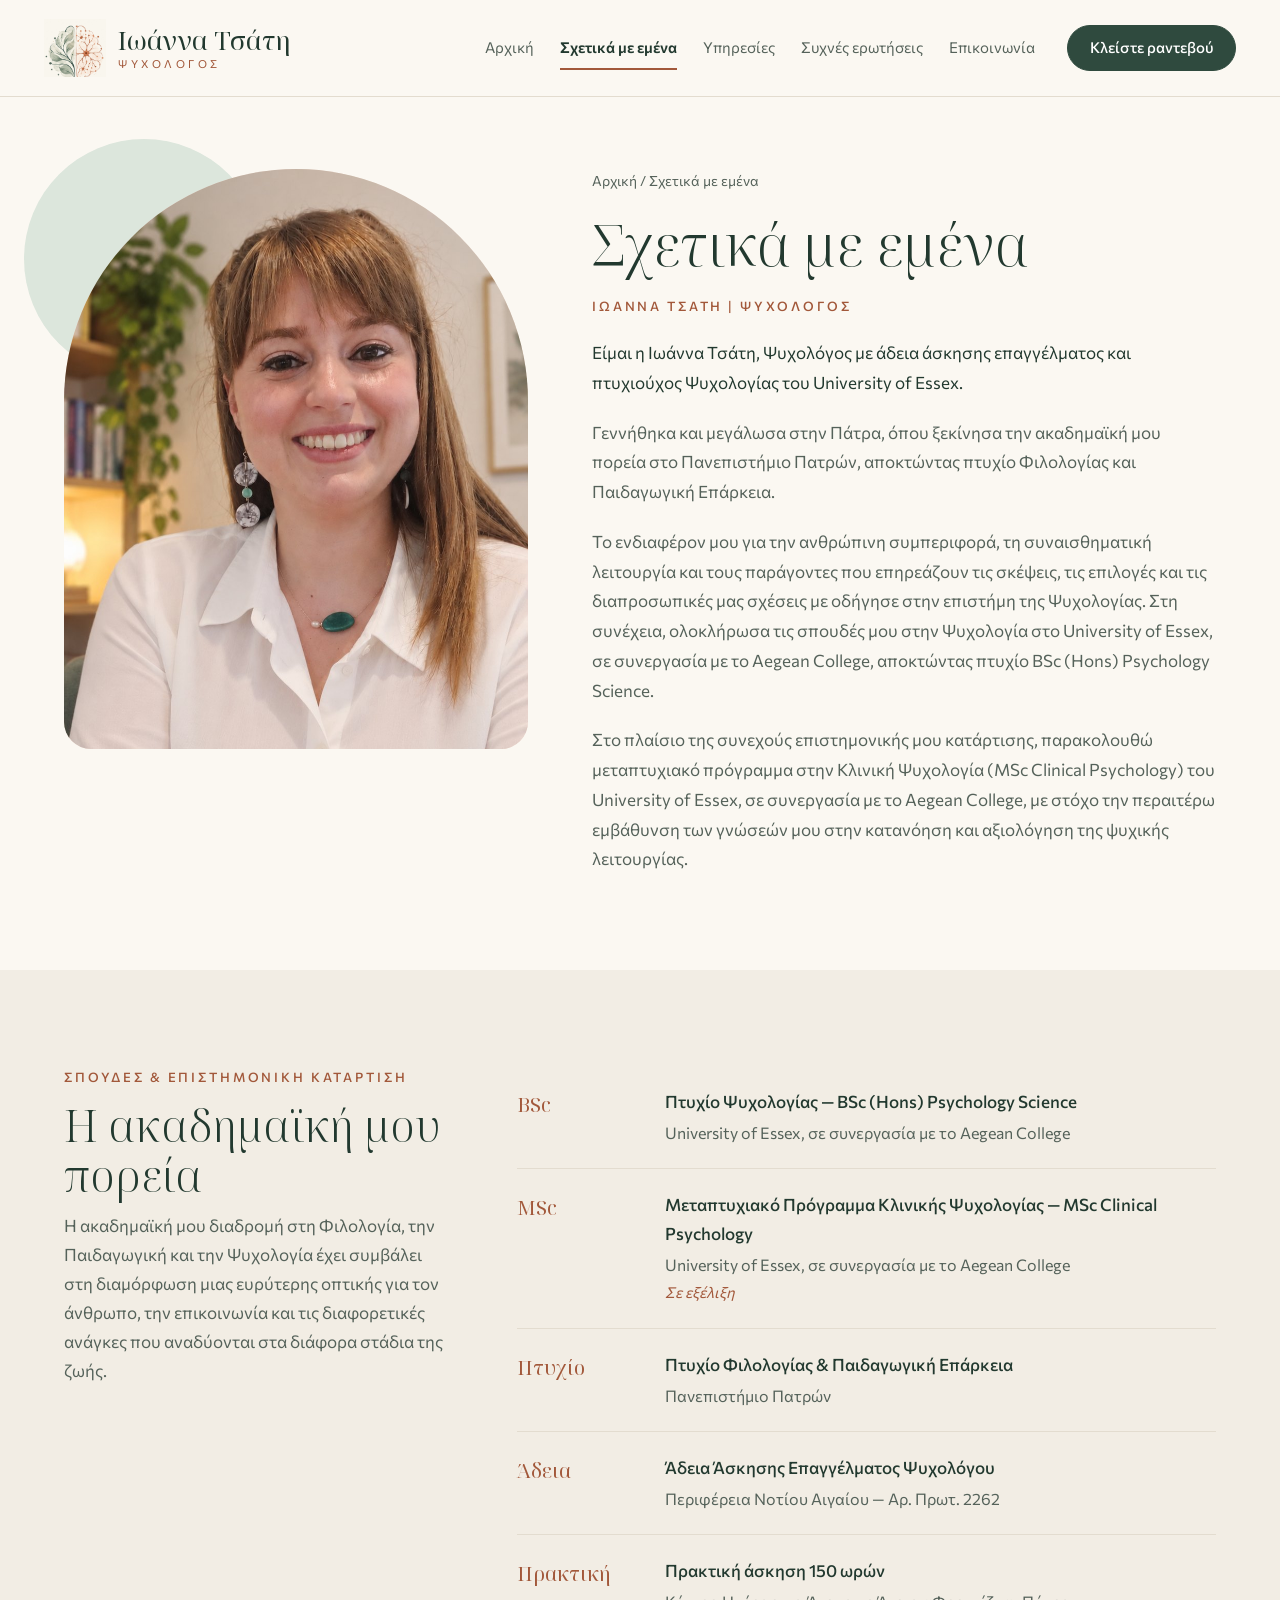
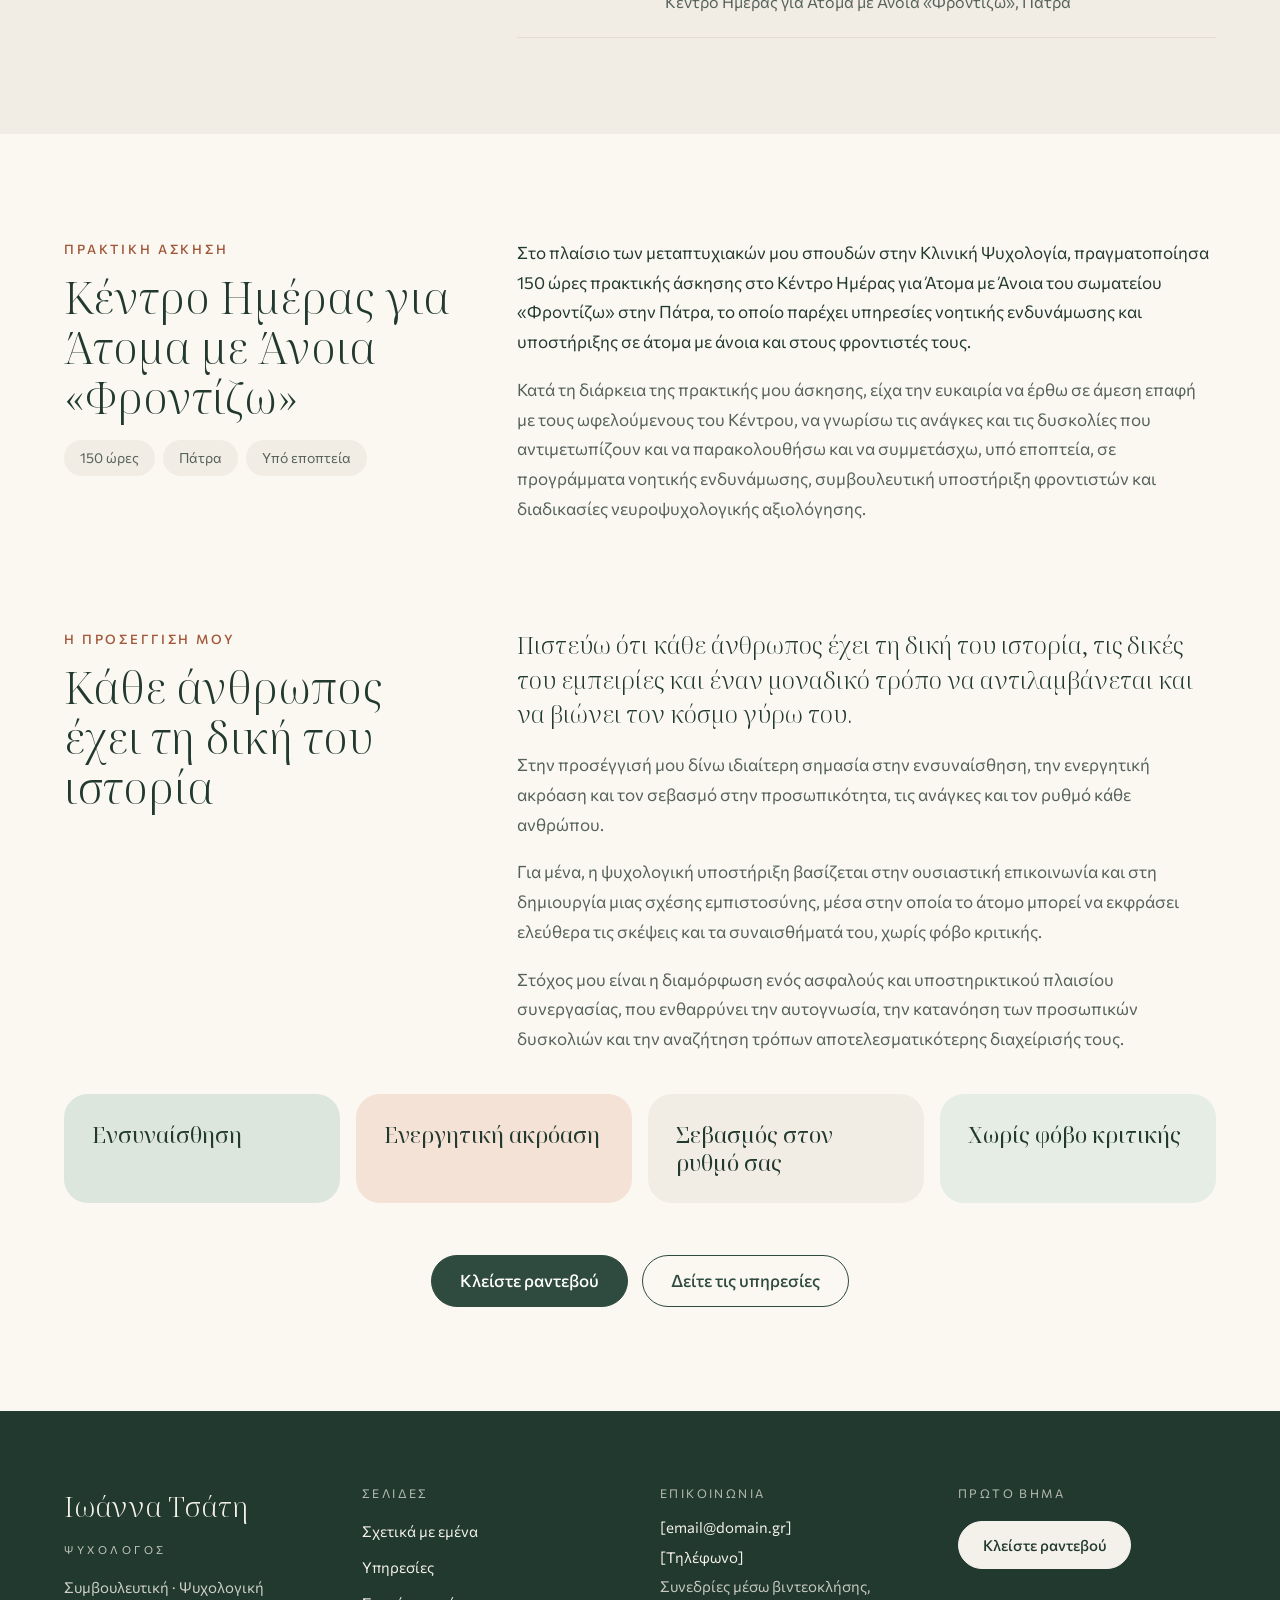
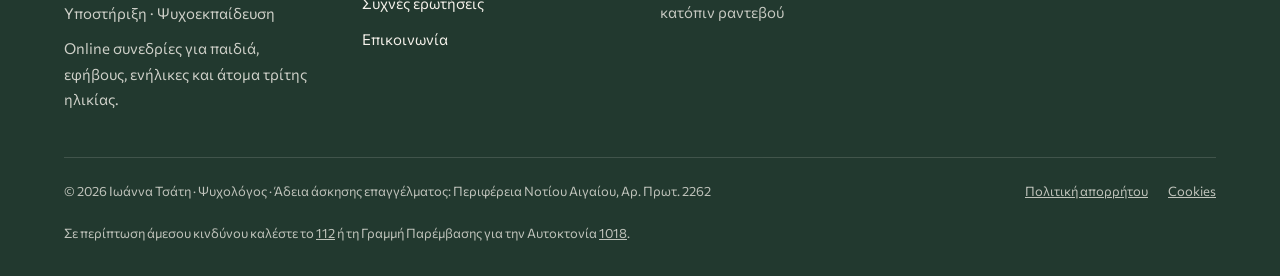
==== commit 91770bfe: "v3 changes from Ιωάννα: wider audience, new bio, approach, confidentiality FAQ - Audience everywhere" ====
--- a/about.html
+++ b/about.html
@@ -4,7 +4,7 @@
 <meta charset="utf-8">
 <meta name="viewport" content="width=device-width, initial-scale=1">
 <title>Σχετικά με εμένα — Ιωάννα Τσάτη, Ψυχολόγος</title>
-<meta name="description" content="Η Ιωάννα Τσάτη είναι Ψυχολόγος με άδεια ασκήσεως επαγγέλματος. Σπουδές στο Πανεπιστήμιο Πατρών και στο University of Essex (Aegean College).">
+<meta name="description" content="Η Ιωάννα Τσάτη είναι Ψυχολόγος με άδεια άσκησης επαγγέλματος. Σπουδές στο Πανεπιστήμιο Πατρών και στο University of Essex (Aegean College).">
 <meta name="theme-color" content="#FBF8F2">
 <link rel="icon" href="assets/img/logo.jpg">
 <link rel="preload" href="assets/fonts/noto-serif-display-greek-wght-normal.woff2" as="font" type="font/woff2" crossorigin>
@@ -46,26 +46,26 @@
 <div class="stack" style="flex: 1 1 540px; gap: 20px; line-height: 1.75">
 <div class="crumbs"><a href="index.html">Αρχική</a> / Σχετικά με εμένα</div>
 <h1 class="display" style="font-size: clamp(2.6rem, 4.4vw, 3.8rem)">Σχετικά με εμένα</h1>
-<div class="eyebrow">Ιωάννα Τσάτη · Ψυχολόγος</div>
-<p>Ονομάζομαι Ιωάννα Τσάτη και είμαι Ψυχολόγος με άδεια ασκήσεως επαγγέλματος. Γεννήθηκα και μεγάλωσα στην Πάτρα, όπου ξεκίνησα την ακαδημαϊκή μου πορεία στο Πανεπιστήμιο Πατρών, αποκτώντας πτυχίο Φιλολογίας και Παιδαγωγική Επάρκεια.</p>
-<p class="muted">Η Ψυχολογία αποτελούσε ανέκαθεν έναν τομέα ιδιαίτερου ενδιαφέροντος για εμένα. Η επιθυμία μου να κατανοήσω βαθύτερα τον ανθρώπινο νου, τη συμπεριφορά, τα συναισθήματα και τους παράγοντες που επηρεάζουν τις επιλογές και τις διαπροσωπικές μας σχέσεις υπήρξε καθοριστική για την επαγγελματική μου κατεύθυνση.</p>
-<p class="muted">Παράλληλα, η αξία της ενεργητικής ακρόασης, της ενσυναίσθησης και της ουσιαστικής επικοινωνίας αποτέλεσε σημαντικό κίνητρο για να ακολουθήσω την επιστήμη της Ψυχολογίας. Έτσι, συνέχισα τις σπουδές μου στο University of Essex, σε συνεργασία με το Aegean College, από όπου απέκτησα το πτυχίο μου στην Ψυχολογία (BSc Hons Psychology Science). Στη συνέχεια, έλαβα την άδεια ασκήσεως επαγγέλματος Ψυχολόγου.</p>
-<p class="muted">Σήμερα, συνεχίζω την ακαδημαϊκή μου εκπαίδευση μέσω του μεταπτυχιακού προγράμματος Κλινικής Ψυχολογίας (MSc Clinical Psychology) του University of Essex, σε συνεργασία με το Aegean College, με στόχο την περαιτέρω εμβάθυνση στην κατανόηση και αξιολόγηση της ψυχικής λειτουργίας.</p>
+<div class="eyebrow">Ιωάννα Τσάτη | Ψυχολόγος</div>
+<p>Είμαι η Ιωάννα Τσάτη, Ψυχολόγος με άδεια άσκησης επαγγέλματος και πτυχιούχος Ψυχολογίας του University of Essex.</p>
+<p class="muted">Γεννήθηκα και μεγάλωσα στην Πάτρα, όπου ξεκίνησα την ακαδημαϊκή μου πορεία στο Πανεπιστήμιο Πατρών, αποκτώντας πτυχίο Φιλολογίας και Παιδαγωγική Επάρκεια.</p>
+<p class="muted">Το ενδιαφέρον μου για την ανθρώπινη συμπεριφορά, τη συναισθηματική λειτουργία και τους παράγοντες που επηρεάζουν τις σκέψεις, τις επιλογές και τις διαπροσωπικές μας σχέσεις με οδήγησε στην επιστήμη της Ψυχολογίας. Στη συνέχεια, ολοκλήρωσα τις σπουδές μου στην Ψυχολογία στο University of Essex, σε συνεργασία με το Aegean College, αποκτώντας πτυχίο BSc (Hons) Psychology Science.</p>
+<p class="muted">Στο πλαίσιο της συνεχούς επιστημονικής μου κατάρτισης, παρακολουθώ μεταπτυχιακό πρόγραμμα στην Κλινική Ψυχολογία (MSc Clinical Psychology) του University of Essex, σε συνεργασία με το Aegean College, με στόχο την περαιτέρω εμβάθυνση των γνώσεών μου στην κατανόηση και αξιολόγηση της ψυχικής λειτουργίας.</p>
 </div>
 </section>
 
 <section class="bg-sand">
 <div class="wrap section split" style="padding-top: 96px; padding-bottom: 96px; align-items: flex-start">
 <div class="stack" style="flex: 1 1 320px; gap: 12px">
-<div class="eyebrow">Σπουδές</div>
+<div class="eyebrow">Σπουδές &amp; Επιστημονική Κατάρτιση</div>
 <h2 class="display h2">Η ακαδημαϊκή μου πορεία</h2>
-<p class="muted">Η πορεία μου στη Φιλολογία, την Παιδαγωγική και την Ψυχολογία έχει συμβάλει στη διαμόρφωση μιας ευρύτερης οπτικής για τον άνθρωπο, τη μάθηση, την επικοινωνία και τις διαφορετικές ανάγκες που αναδύονται σε κάθε στάδιο της ζωής.</p>
+<p class="muted">Η ακαδημαϊκή μου διαδρομή στη Φιλολογία, την Παιδαγωγική και την Ψυχολογία έχει συμβάλει στη διαμόρφωση μιας ευρύτερης οπτικής για τον άνθρωπο, την επικοινωνία και τις διαφορετικές ανάγκες που αναδύονται στα διάφορα στάδια της ζωής.</p>
 </div>
 <ol class="timeline" style="flex: 2 1 560px">
-<li><span class="tag">Πτυχίο</span><span class="what"><strong>Φιλολογία &amp; Παιδαγωγική Επάρκεια</strong><span class="place">Πανεπιστήμιο Πατρών</span></span></li>
-<li><span class="tag">BSc</span><span class="what"><strong>BSc (Hons) Psychology Science</strong><span class="place">University of Essex, σε συνεργασία με το Aegean College</span></span></li>
-<li><span class="tag">Άδεια</span><span class="what"><strong>Άδεια ασκήσεως επαγγέλματος Ψυχολόγου</strong></span></li>
-<li><span class="tag">MSc</span><span class="what"><strong>MSc Clinical Psychology (σε εξέλιξη)</strong><span class="place">University of Essex, σε συνεργασία με το Aegean College</span></span></li>
+<li><span class="tag">BSc</span><span class="what"><strong>Πτυχίο Ψυχολογίας — BSc (Hons) Psychology Science</strong><span class="place">University of Essex, σε συνεργασία με το Aegean College</span></span></li>
+<li><span class="tag">MSc</span><span class="what"><strong>Μεταπτυχιακό Πρόγραμμα Κλινικής Ψυχολογίας — MSc Clinical Psychology</strong><span class="place">University of Essex, σε συνεργασία με το Aegean College</span><em class="status">Σε εξέλιξη</em></span></li>
+<li><span class="tag">Πτυχίο</span><span class="what"><strong>Πτυχίο Φιλολογίας &amp; Παιδαγωγική Επάρκεια</strong><span class="place">Πανεπιστήμιο Πατρών</span></span></li>
+<li><span class="tag">Άδεια</span><span class="what"><strong>Άδεια Άσκησης Επαγγέλματος Ψυχολόγου</strong><span class="place">Περιφέρεια Νοτίου Αιγαίου — Αρ. Πρωτ. 2262</span></span></li>
 <li><span class="tag">Πρακτική</span><span class="what"><strong>Πρακτική άσκηση 150 ωρών</strong><span class="place">Κέντρο Ημέρας για Άτομα με Άνοια «Φροντίζω», Πάτρα</span></span></li>
 </ol>
 </div>
@@ -84,14 +84,23 @@
 </section>
 
 <section class="wrap section stack" style="gap: 40px">
-<div class="stack center" style="gap: 12px; align-items: center">
-<div class="eyebrow">Πώς δουλεύω</div>
-<h2 class="display h2" style="max-width: 760px">Αποδοχή, εμπιστοσύνη και επιστημονική υπευθυνότητα</h2>
+<div class="split" style="align-items: flex-start">
+<div class="stack" style="flex: 1 1 320px; gap: 12px">
+<div class="eyebrow">Η προσέγγισή μου</div>
+<h2 class="display h2">Κάθε άνθρωπος έχει τη δική του ιστορία</h2>
 </div>
-<div class="values">
-<div class="value tint-sage"><h3>Σεβασμός στη μοναδικότητα</h3><p>Κάθε άνθρωπος και κάθε ιστορία είναι διαφορετική.</p></div>
-<div class="value tint-peach"><h3>Προσεκτική ακρόαση</h3><p>Ενεργητική ακρόαση και ενσυναίσθηση σε κάθε συνάντηση.</p></div>
-<div class="value bg-sand"><h3>Ασφαλές πλαίσιο</h3><p>Επικοινωνία με αποδοχή, εμπιστοσύνη και επιστημονική υπευθυνότητα.</p></div>
+<div class="stack" style="flex: 2 1 560px; line-height: 1.75">
+<p class="approach-lead">Πιστεύω ότι κάθε άνθρωπος έχει τη δική του ιστορία, τις δικές του εμπειρίες και έναν μοναδικό τρόπο να αντιλαμβάνεται και να βιώνει τον κόσμο γύρω του.</p>
+<p class="muted">Στην προσέγγισή μου δίνω ιδιαίτερη σημασία στην ενσυναίσθηση, την ενεργητική ακρόαση και τον σεβασμό στην προσωπικότητα, τις ανάγκες και τον ρυθμό κάθε ανθρώπου.</p>
+<p class="muted">Για μένα, η ψυχολογική υποστήριξη βασίζεται στην ουσιαστική επικοινωνία και στη δημιουργία μιας σχέσης εμπιστοσύνης, μέσα στην οποία το άτομο μπορεί να εκφράσει ελεύθερα τις σκέψεις και τα συναισθήματά του, χωρίς φόβο κριτικής.</p>
+<p class="muted">Στόχος μου είναι η διαμόρφωση ενός ασφαλούς και υποστηρικτικού πλαισίου συνεργασίας, που ενθαρρύνει την αυτογνωσία, την κατανόηση των προσωπικών δυσκολιών και την αναζήτηση τρόπων αποτελεσματικότερης διαχείρισής τους.</p>
+</div>
+</div>
+<div class="keywords">
+<div class="keyword tint-sage">Ενσυναίσθηση</div>
+<div class="keyword tint-peach">Ενεργητική ακρόαση</div>
+<div class="keyword bg-sand">Σεβασμός στον ρυθμό σας</div>
+<div class="keyword tint-sage-2">Χωρίς φόβο κριτικής</div>
 </div>
 <div class="btn-row" style="justify-content: center; margin-top: 12px">
 <a class="btn btn-primary" href="contact.html">Κλείστε ραντεβού</a>
@@ -107,7 +116,7 @@
 <div class="footer-name">Ιωάννα Τσάτη</div>
 <div class="footer-role">ΨΥΧΟΛΟΓΟΣ</div>
 <p style="margin-top: 6px">Συμβουλευτική · Ψυχολογική Υποστήριξη · Ψυχοεκπαίδευση</p>
-<p>Online συνεδρίες για ενήλικες και ηλικιωμένους.</p>
+<p>Online συνεδρίες για παιδιά, εφήβους, ενήλικες και άτομα τρίτης ηλικίας.</p>
 </div>
 <nav class="footer-col" aria-label="Σελίδες">
 <div class="footer-label">ΣΕΛΙΔΕΣ</div>
@@ -128,7 +137,7 @@
 </div>
 </div>
 <div class="footer-bottom">
-<span>© 2026 Ιωάννα Τσάτη · Ψυχολόγος με άδεια ασκήσεως επαγγέλματος</span>
+<span>© 2026 Ιωάννα Τσάτη · Ψυχολόγος · Άδεια άσκησης επαγγέλματος: Περιφέρεια Νοτίου Αιγαίου, Αρ. Πρωτ. 2262</span>
 <nav aria-label="Νομικά"><a href="privacy.html">Πολιτική απορρήτου</a><a href="privacy.html#cookies">Cookies</a></nav>
 </div>
 <p class="footer-help">Σε περίπτωση άμεσου κινδύνου καλέστε το <a href="tel:112">112</a> ή τη Γραμμή Παρέμβασης για την Αυτοκτονία <a href="tel:1018">1018</a>.</p>
--- a/assets/css/style.css
+++ b/assets/css/style.css
@@ -77,7 +77,10 @@
 .eyebrow { font-size: 13px; letter-spacing: .22em; color: var(--clay); font-weight: 500; text-transform: uppercase; }
 .display { font-family: var(--serif); font-weight: 300; line-height: 1.1; }
 .h1 { font-size: clamp(2.5rem, 4.6vw, 3.9rem); }
+.h1-long { font-size: clamp(2.2rem, 3.7vw, 3.3rem); line-height: 1.14; }
 .h2 { font-size: clamp(2rem, 3.4vw, 3rem); line-height: 1.15; }
+.clay { color: var(--clay); }
+.ink { color: var(--ink); font-weight: 600; }
 .muted { color: var(--muted); }
 .crumbs { font-size: 14px; color: var(--muted); }
 .crumbs a { text-decoration: none; }
@@ -166,6 +169,7 @@
 .hero { overflow: hidden; }
 .hero .wrap { padding-top: 64px; padding-bottom: 80px; display: flex; flex-wrap: wrap; align-items: center; gap: 48px; }
 .hero-text { flex: 1 1 480px; min-width: 0; display: flex; flex-direction: column; gap: 22px; }
+.hero-text .audience { font-size: 20px; }
 .hero-text .lead { max-width: 520px; color: var(--muted); }
 .hero-art { flex: 1 1 400px; min-width: 0; display: flex; justify-content: center; position: relative; }
 .hero-art .blob-a { position: absolute; width: 360px; height: 360px; border-radius: 50%; background: var(--sage); top: 0; left: 6%; opacity: .7; }
@@ -178,6 +182,7 @@
   .hero-art .blob-a { width: 220px; height: 220px; left: auto; right: -40px; }
   .hero-art .blob-b { width: 160px; height: 160px; right: auto; left: 10%; }
   .hero-text .h1 { font-size: 31px; line-height: 1.15; }
+  .hero-text .audience { font-size: 17px; }
   .hero-text .dots { font-size: 16px; }
 }
 
@@ -279,10 +284,11 @@
 .timeline strong { font-weight: 500; }
 .timeline .place { color: var(--muted); font-size: 16px; }
 @media (max-width: 600px) { .timeline li { flex-direction: column; gap: 4px; } .timeline .tag { flex-basis: auto; } }
-.values { display: grid; grid-template-columns: repeat(auto-fit, minmax(280px, 1fr)); gap: 24px; }
-.value { border-radius: 28px; padding: 36px; display: flex; flex-direction: column; gap: 12px; }
-.value h3 { font-family: var(--serif); font-weight: 400; font-size: 26px; line-height: 1.25; }
-.value p { color: var(--muted); }
+.timeline .status { color: var(--clay); font-size: 15px; }
+.approach-lead { font-family: var(--serif); font-size: 24px; line-height: 1.45; font-weight: 300; }
+.keywords { display: grid; grid-template-columns: repeat(auto-fit, minmax(220px, 1fr)); gap: 16px; }
+.keyword { border-radius: 24px; padding: 26px 28px; font-family: var(--serif); font-size: 22px; line-height: 1.3; }
+@media (max-width: 600px) { .approach-lead { font-size: 21px; } .keyword { padding: 20px 22px; font-size: 20px; } }
 
 /* Services page */
 .svc-layout { display: flex; flex-wrap: wrap; gap: 32px; align-items: flex-start; }
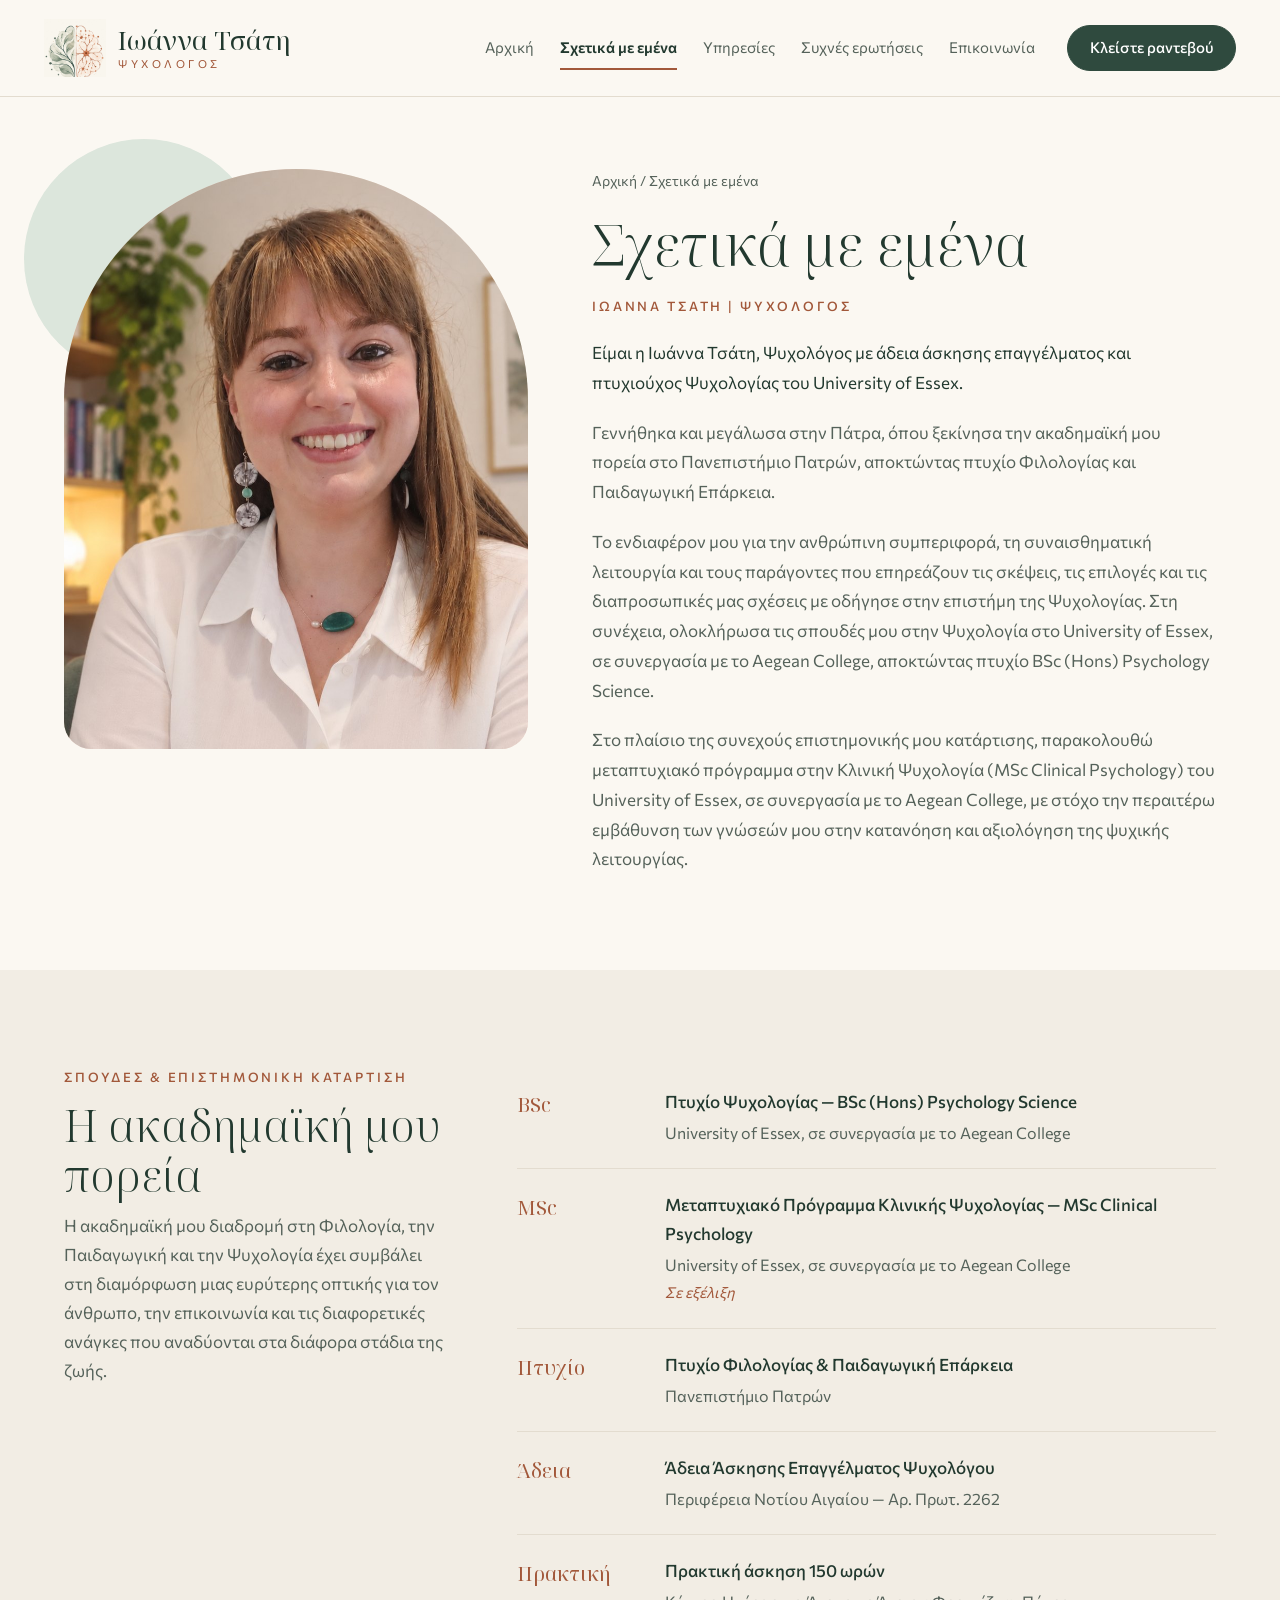
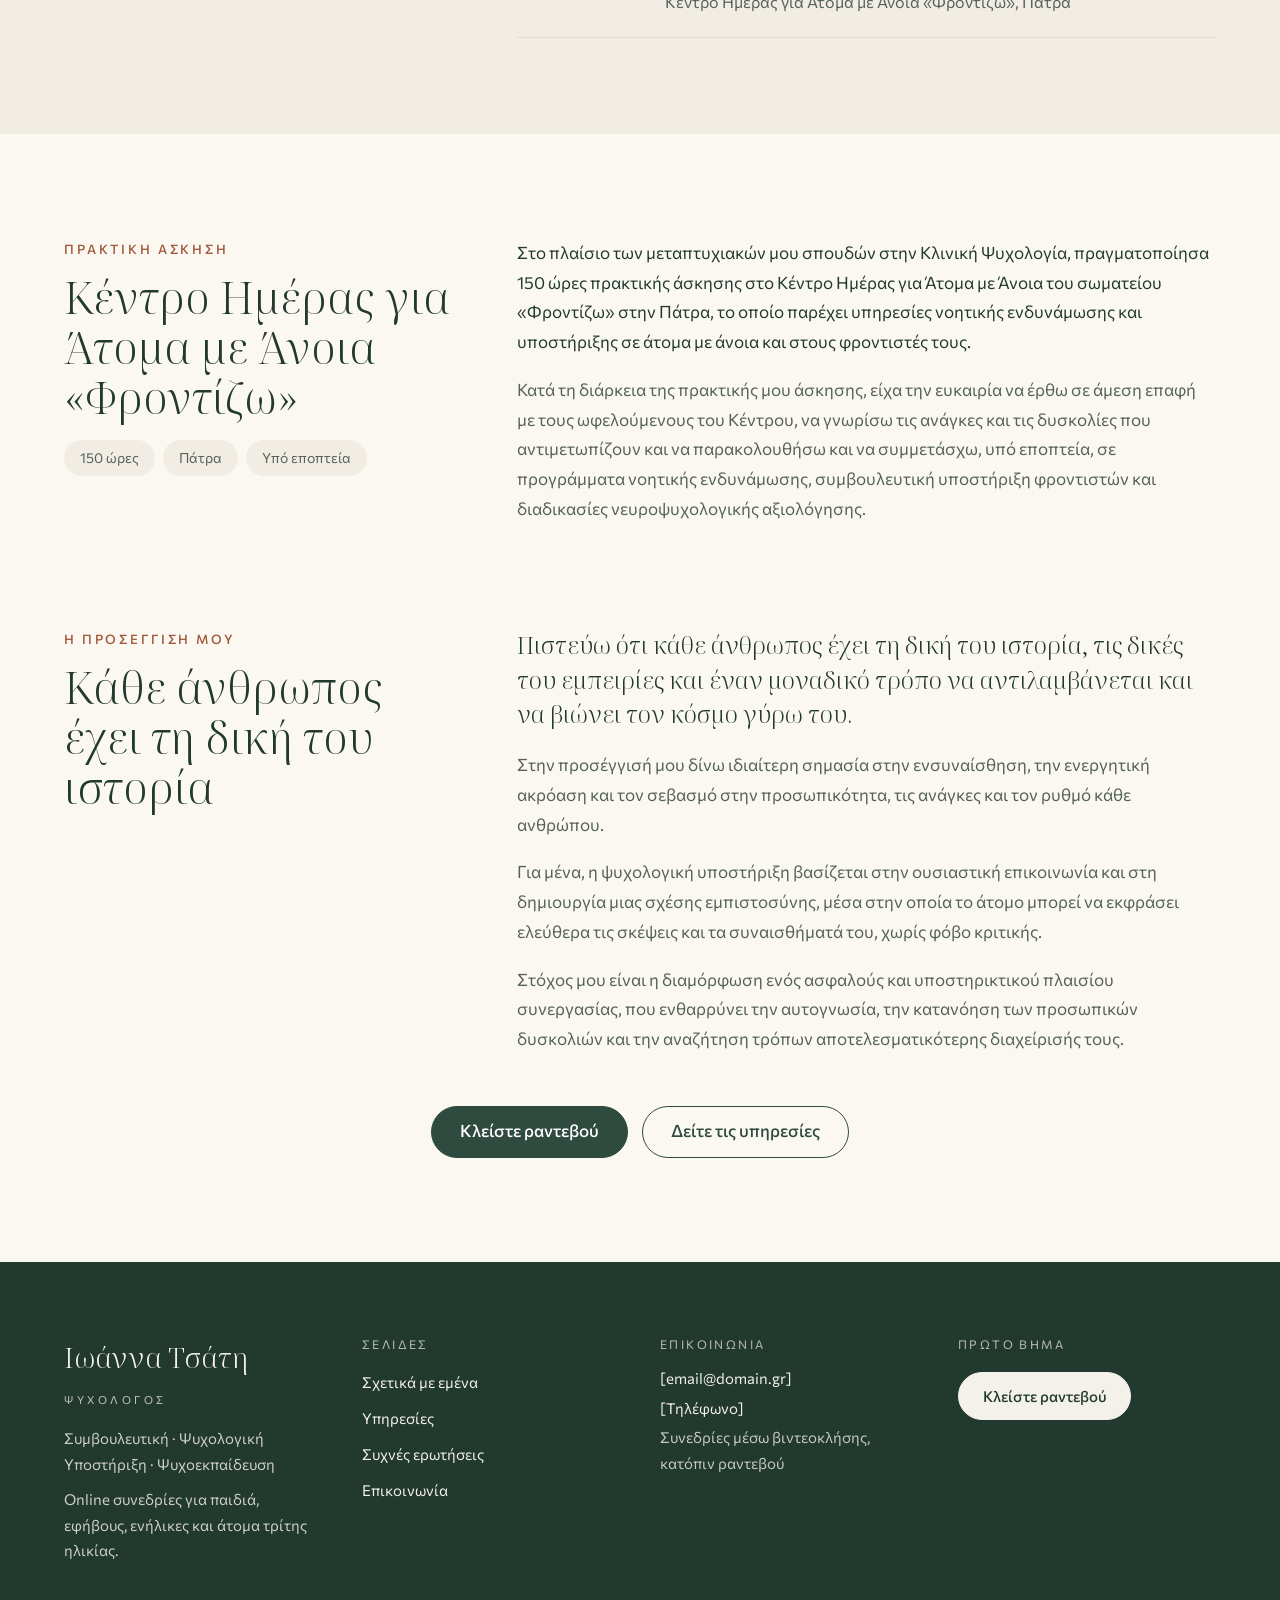
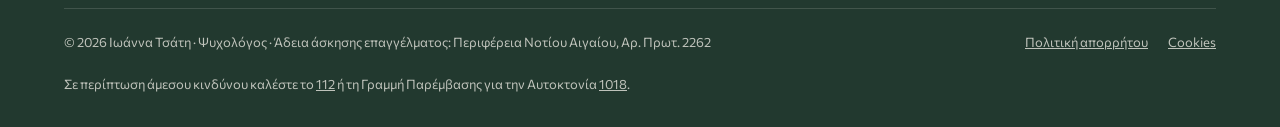
==== commit d30740e8: "Use Ioanna's own words verbatim where we had adapted them - Services intro (Αρχική + Υπηρεσίες): her" ====
--- a/about.html
+++ b/about.html
@@ -96,12 +96,6 @@
 <p class="muted">Στόχος μου είναι η διαμόρφωση ενός ασφαλούς και υποστηρικτικού πλαισίου συνεργασίας, που ενθαρρύνει την αυτογνωσία, την κατανόηση των προσωπικών δυσκολιών και την αναζήτηση τρόπων αποτελεσματικότερης διαχείρισής τους.</p>
 </div>
 </div>
-<div class="keywords">
-<div class="keyword tint-sage">Ενσυναίσθηση</div>
-<div class="keyword tint-peach">Ενεργητική ακρόαση</div>
-<div class="keyword bg-sand">Σεβασμός στον ρυθμό σας</div>
-<div class="keyword tint-sage-2">Χωρίς φόβο κριτικής</div>
-</div>
 <div class="btn-row" style="justify-content: center; margin-top: 12px">
 <a class="btn btn-primary" href="contact.html">Κλείστε ραντεβού</a>
 <a class="btn btn-outline" href="services.html">Δείτε τις υπηρεσίες</a>
--- a/assets/css/style.css
+++ b/assets/css/style.css
@@ -286,9 +286,7 @@
 @media (max-width: 600px) { .timeline li { flex-direction: column; gap: 4px; } .timeline .tag { flex-basis: auto; } }
 .timeline .status { color: var(--clay); font-size: 15px; }
 .approach-lead { font-family: var(--serif); font-size: 24px; line-height: 1.45; font-weight: 300; }
-.keywords { display: grid; grid-template-columns: repeat(auto-fit, minmax(220px, 1fr)); gap: 16px; }
-.keyword { border-radius: 24px; padding: 26px 28px; font-family: var(--serif); font-size: 22px; line-height: 1.3; }
-@media (max-width: 600px) { .approach-lead { font-size: 21px; } .keyword { padding: 20px 22px; font-size: 20px; } }
+@media (max-width: 600px) { .approach-lead { font-size: 21px; } }
 
 /* Services page */
 .svc-layout { display: flex; flex-wrap: wrap; gap: 32px; align-items: flex-start; }
@@ -312,8 +310,6 @@
 .pill { background: var(--bg); border-radius: 999px; padding: 6px 16px; font-size: 14px; color: var(--muted); }
 .pills-sand .pill { background: var(--sand); }
 .svc-panel .body { color: #4A5650; }
-.topics { display: flex; flex-direction: column; gap: 10px; margin-top: 4px; }
-.topics .pill { font-size: 15px; color: var(--ink); }
 .svc-note { padding: 14px 18px; background: var(--bg); border-radius: 16px; color: var(--muted); font-size: 16px; }
 @media (max-width: 600px) {
   .svc-panel { padding: 28px 22px; border-radius: 24px; }
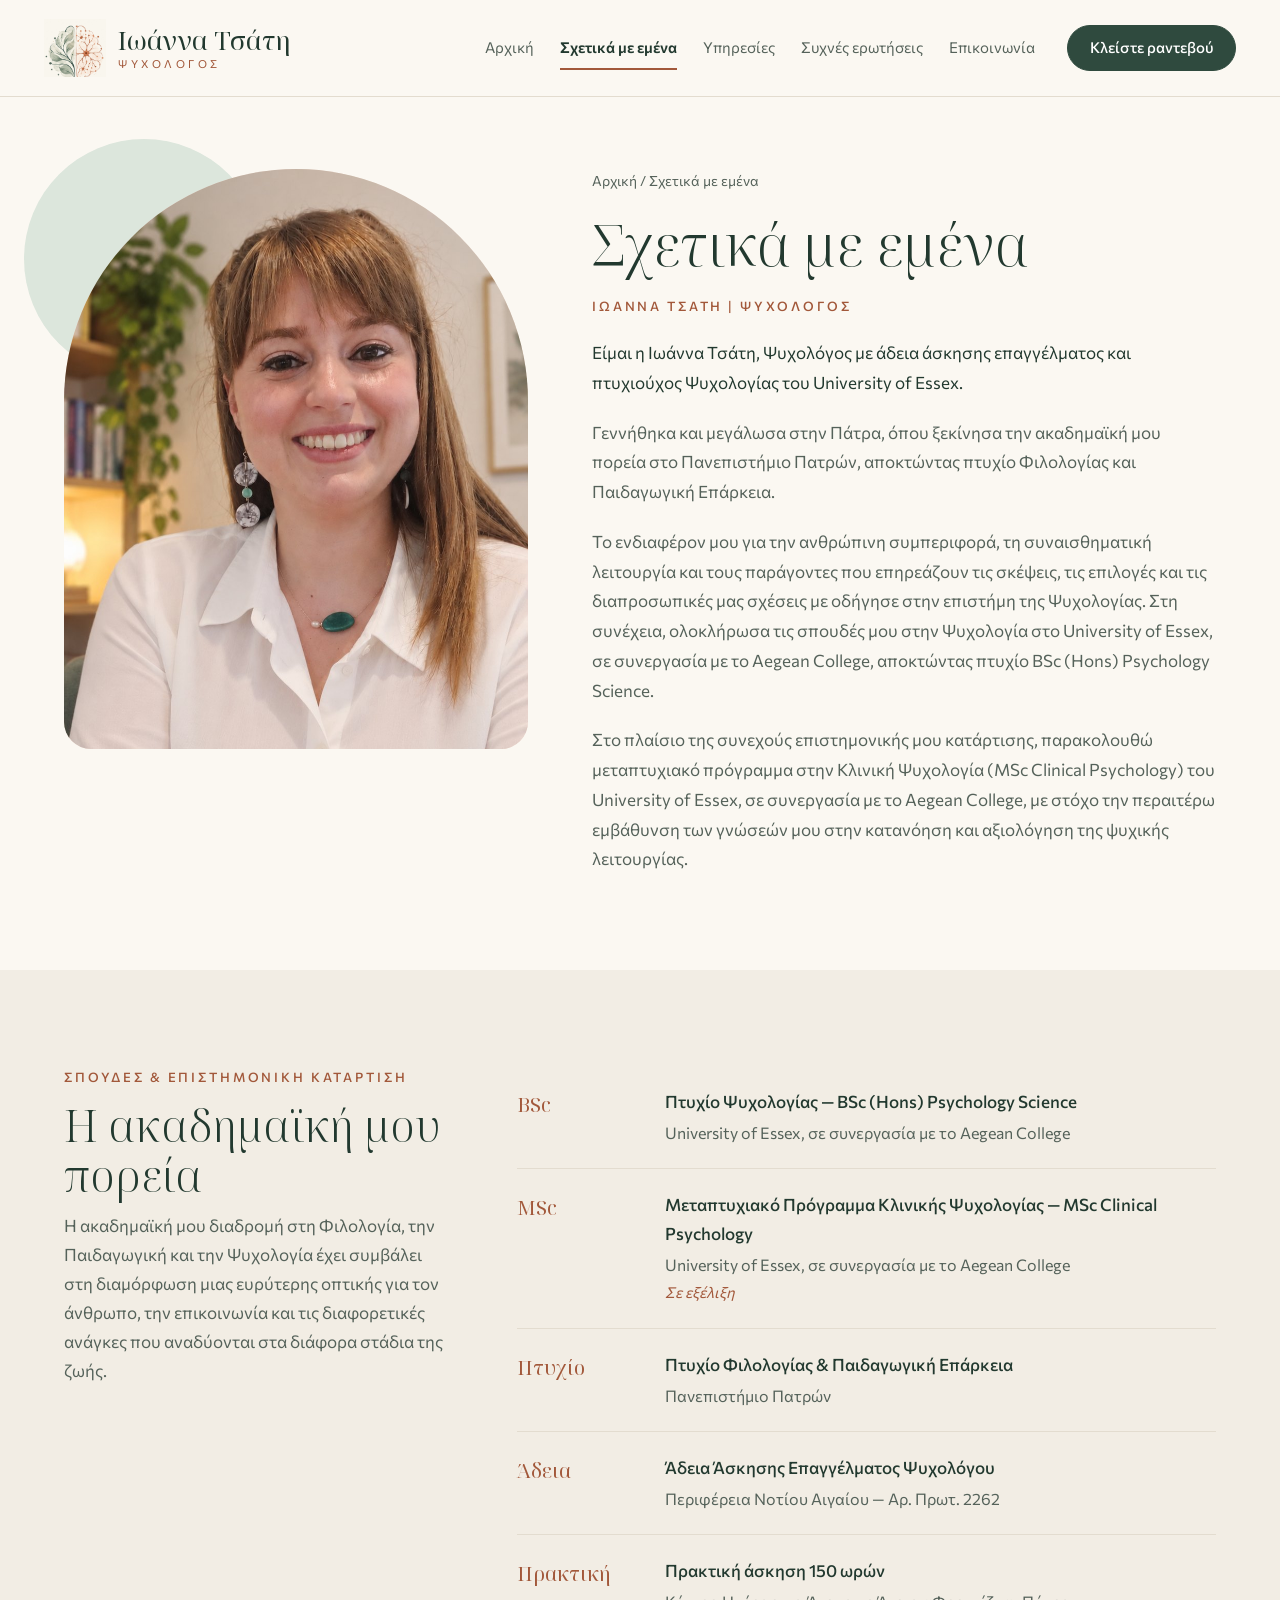
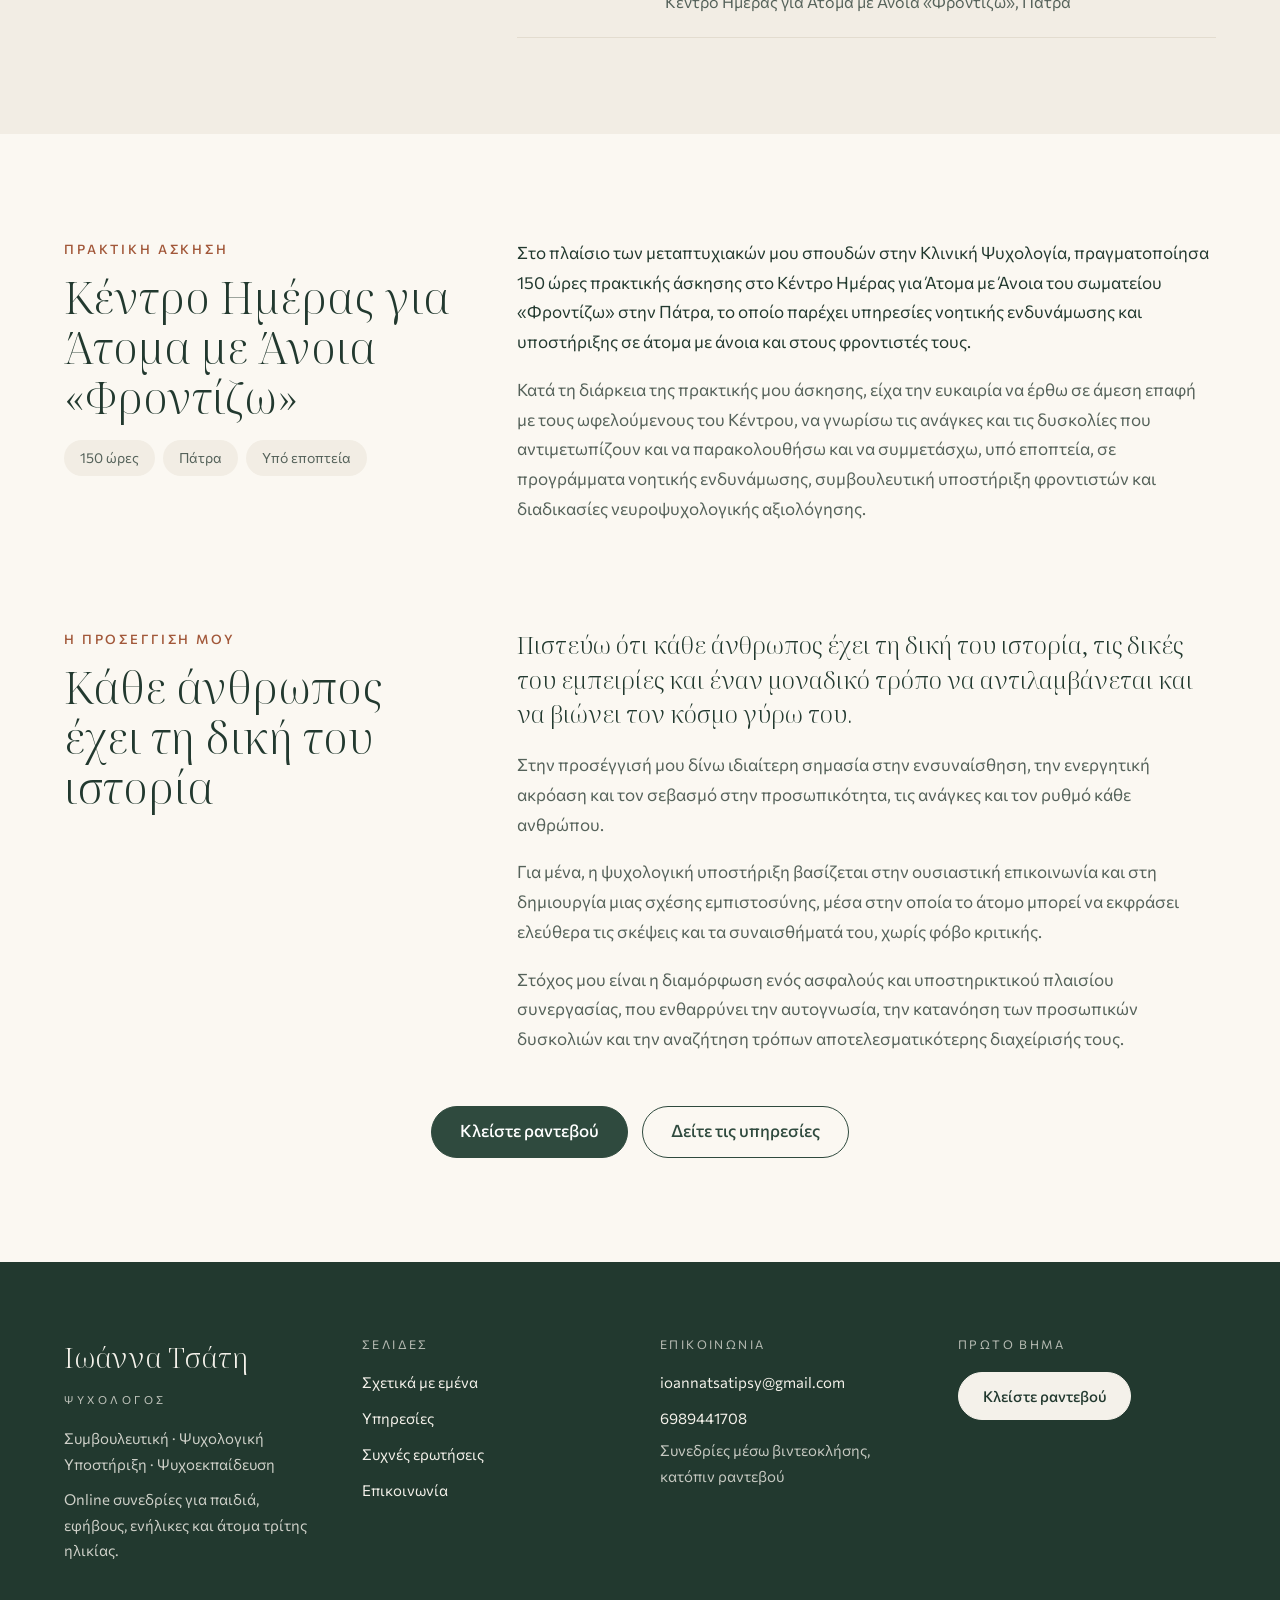
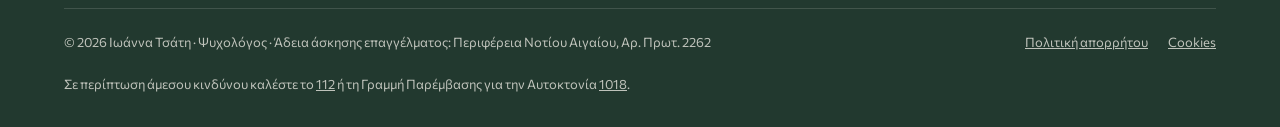
==== commit b3cbae57: "Ιωάννα's services intro, contact details; no price - Services intro (Αρχική + Υπηρεσίες): her two ne" ====
--- a/about.html
+++ b/about.html
@@ -32,7 +32,7 @@
 <a href="faq.html">Συχνές ερωτήσεις</a>
 <a href="contact.html">Επικοινωνία</a>
 <a class="btn btn-primary" href="contact.html">Κλείστε ραντεβού</a>
-<div class="nav-contact"><span>[email@domain.gr]</span><span>[Τηλέφωνο]</span></div>
+<div class="nav-contact"><span>ioannatsatipsy@gmail.com</span><span>6989441708</span></div>
 </nav>
 </div>
 </header>
@@ -121,8 +121,8 @@
 </nav>
 <div class="footer-col">
 <div class="footer-label">ΕΠΙΚΟΙΝΩΝΙΑ</div>
-<span>[email@domain.gr]</span>
-<span>[Τηλέφωνο]</span>
+<a href="mailto:ioannatsatipsy@gmail.com">ioannatsatipsy@gmail.com</a>
+<a href="tel:+306989441708">6989441708</a>
 <span style="opacity: .78">Συνεδρίες μέσω βιντεοκλήσης, κατόπιν ραντεβού</span>
 </div>
 <div class="footer-col">
--- a/assets/css/style.css
+++ b/assets/css/style.css
@@ -310,6 +310,8 @@
 .pill { background: var(--bg); border-radius: 999px; padding: 6px 16px; font-size: 14px; color: var(--muted); }
 .pills-sand .pill { background: var(--sand); }
 .svc-panel .body { color: #4A5650; }
+.topics { display: flex; flex-direction: column; gap: 10px; margin-top: 4px; }
+.topics .pill { font-size: 15px; color: var(--ink); }
 .svc-note { padding: 14px 18px; background: var(--bg); border-radius: 16px; color: var(--muted); font-size: 16px; }
 @media (max-width: 600px) {
   .svc-panel { padding: 28px 22px; border-radius: 24px; }
